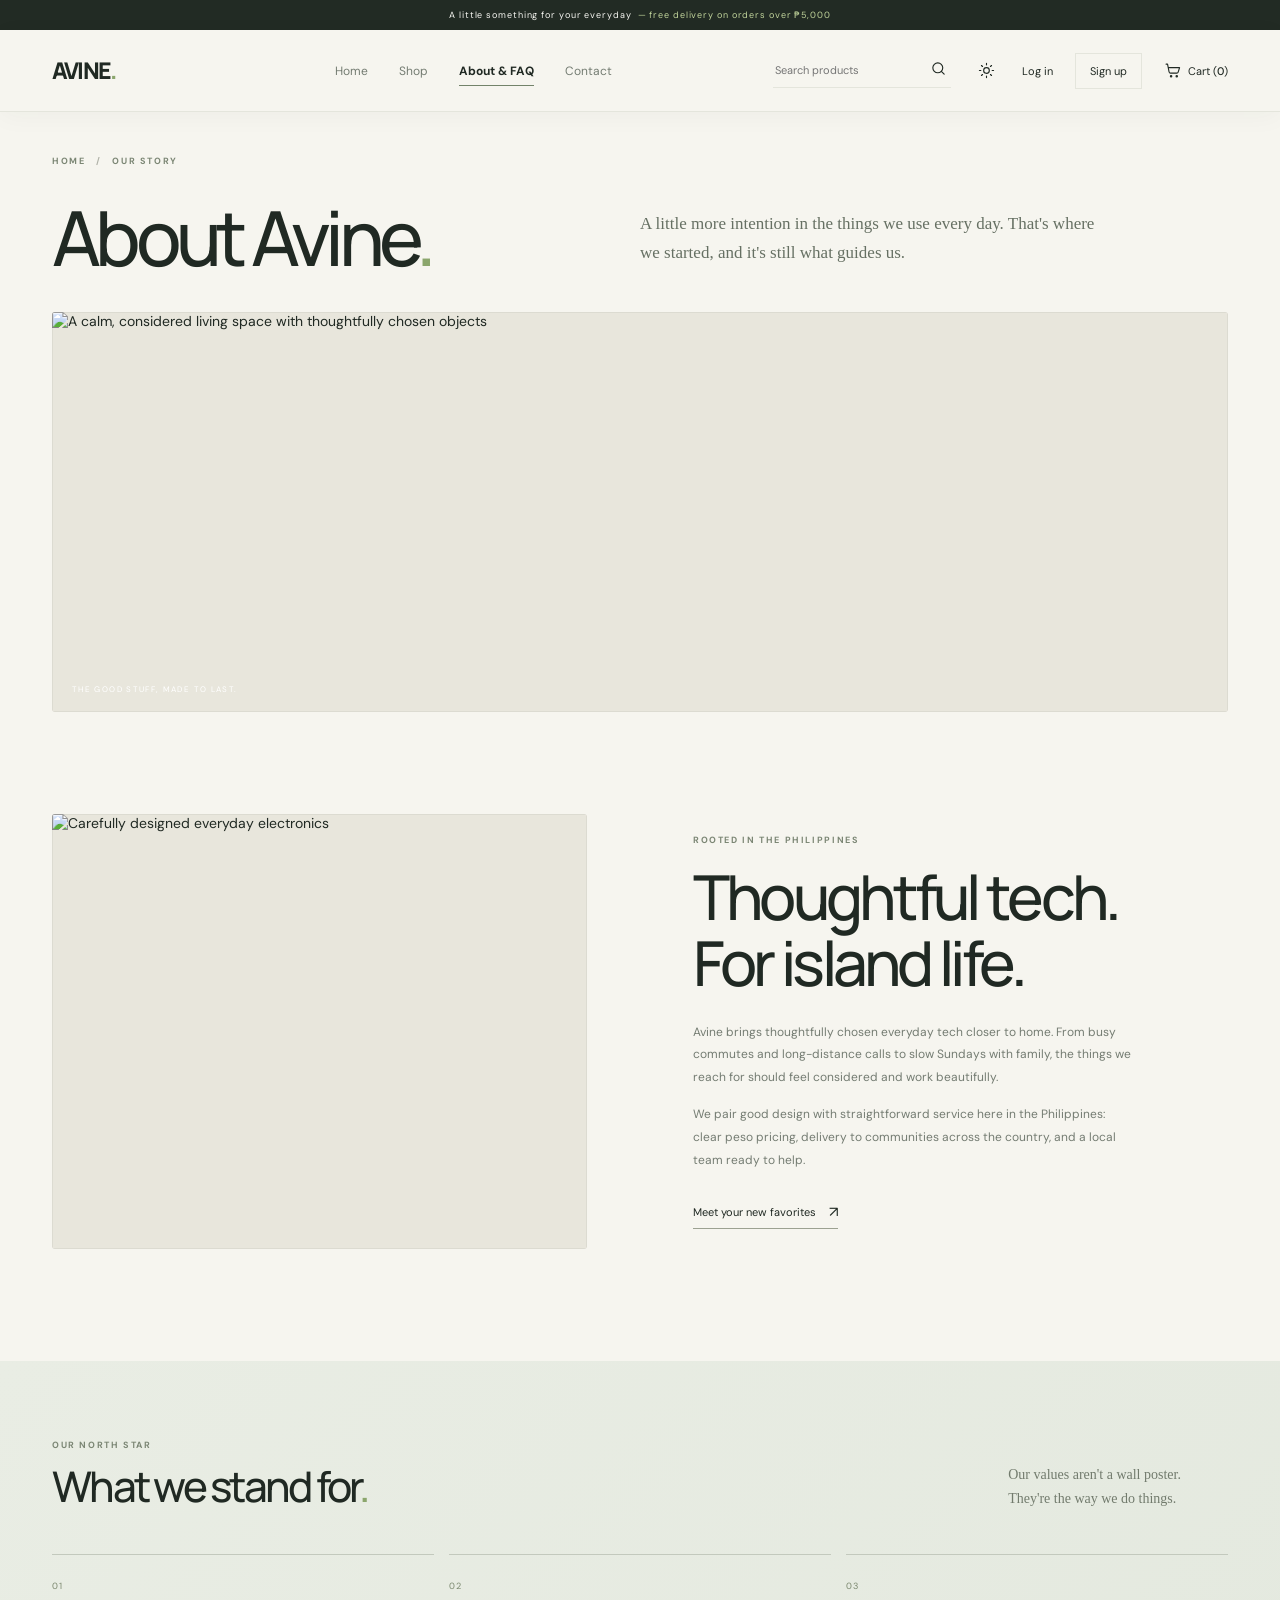
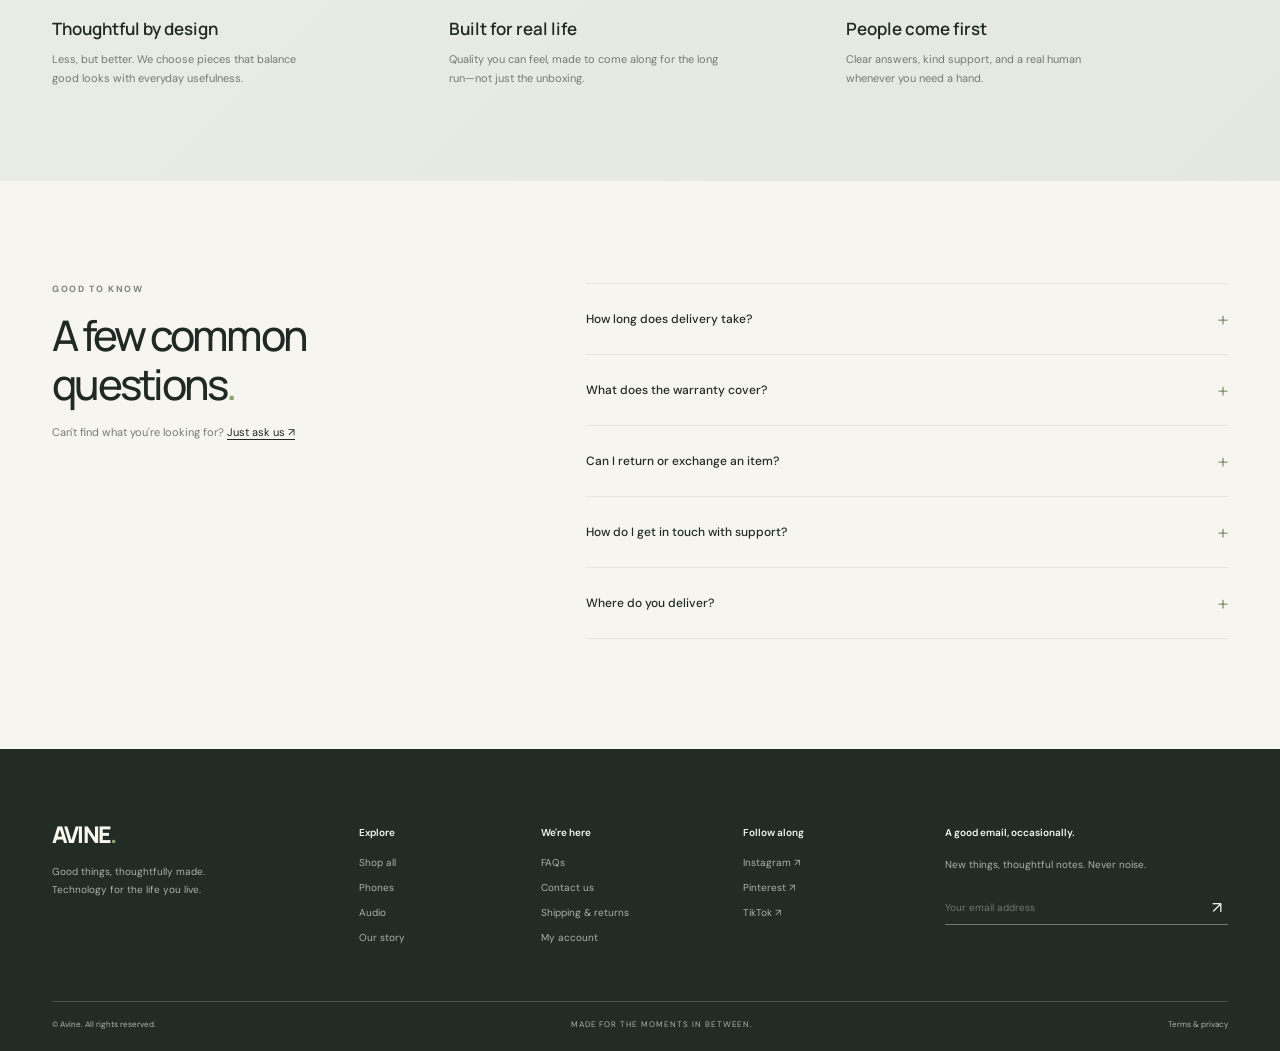
==== about-faq.html @ 61c32970 "Initial commit" ====
<!DOCTYPE html>
<html lang="en-PH" class="scroll-smooth">
<head>
  <meta charset="UTF-8"><meta name="viewport" content="width=device-width, initial-scale=1.0"><meta name="theme-color" content="#f4f2eb"><title>Our story &amp; FAQs — AVINE</title>
  <script>if(localStorage.getItem('avine-theme')==='dark')document.documentElement.classList.add('dark');</script><script src="https://cdn.tailwindcss.com"></script><script>tailwind.config={darkMode:'class'}</script>
  <link rel="preconnect" href="https://fonts.googleapis.com"><link rel="preconnect" href="https://fonts.gstatic.com" crossorigin><link href="https://fonts.googleapis.com/css2?family=DM+Sans:wght@400;500;600;700&family=Manrope:wght@400;500;600;700;800&display=swap" rel="stylesheet"><link rel="stylesheet" href="styles.css">
</head>
<body data-page="about">
  <div class="announcement">A little something for your everyday <span>— free delivery on orders over ₱5,000</span></div>
  <header class="site-header"><a class="brand" href="index.html" aria-label="Avine home">AVINE<span class="brand-dot">.</span></a><button class="menu-toggle" aria-label="Open navigation" aria-expanded="false"><span></span><span></span></button><nav class="main-nav" aria-label="Main navigation"><a href="index.html">Home</a><a href="shop.html">Shop</a><a class="active" href="about-faq.html">About &amp; FAQ</a><a href="contact.html">Contact</a></nav><div class="header-actions"><form class="search-form" action="shop.html"><input name="q" placeholder="Search products" aria-label="Search products"><button aria-label="Search"><svg viewBox="0 0 24 24"><circle cx="11" cy="11" r="7"></circle><path d="m16 16 4 4"></path></svg></button></form><button class="theme-toggle" aria-label="Switch color theme"><svg class="sun-icon" viewBox="0 0 24 24"><circle cx="12" cy="12" r="4"></circle><path d="M12 2v2m0 16v2M4.93 4.93l1.42 1.42m11.3 11.3 1.42 1.42M2 12h2m16 0h2M4.93 19.07l1.42-1.42m11.3-11.3 1.42-1.42"></path></svg><svg class="moon-icon" viewBox="0 0 24 24"><path d="M20.2 15.1A8.5 8.5 0 0 1 8.9 3.8 8.5 8.5 0 1 0 20.2 15.1Z"></path></svg></button><a class="login-link" href="auth.html">Log in</a><a class="cart-link" href="auth.html"><svg viewBox="0 0 24 24"><path d="M3 3h2l2.2 11.1a2 2 0 0 0 2 1.6h8.9a2 2 0 0 0 1.9-1.4L22 8H6"></path><circle cx="10" cy="20" r="1"></circle><circle cx="18" cy="20" r="1"></circle></svg><span>Cart (<b data-cart-count>0</b>)</span></a></div></header>
  <main><section class="about-intro section-wrap"><p class="eyebrow"><a href="index.html">HOME</a> <span>/</span> OUR STORY</p><div class="about-intro-grid"><h1>About Avine<span class="brand-dot">.</span></h1><p>A little more intention in the things we use every day. That's where we started, and it's still what guides us.</p></div><div class="about-intro-image"><img src="https://images.unsplash.com/photo-1494438639946-1ebd1d20bf85?auto=format&fit=crop&w=1800&q=85" alt="A calm, considered living space with thoughtfully chosen objects"><span>THE GOOD STUFF, MADE TO LAST.</span></div></section>
    <section class="section-wrap story-section"><div class="story-image"><img src="https://images.unsplash.com/photo-1498049794561-7780e7231661?auto=format&fit=crop&w=1000&q=85" alt="Carefully designed everyday electronics"></div><div class="story-copy"><p class="eyebrow">ROOTED IN THE PHILIPPINES</p><h2>Thoughtful tech.<br>For island life.</h2><p>Avine brings thoughtfully chosen everyday tech closer to home. From busy commutes and long-distance calls to slow Sundays with family, the things we reach for should feel considered and work beautifully.</p><p>We pair good design with straightforward service here in the Philippines: clear peso pricing, delivery to communities across the country, and a local team ready to help.</p><a class="text-link" href="shop.html">Meet your new favorites <span>↗</span></a></div></section>
    <section class="values-section"><div class="section-wrap"><div class="section-heading"><div><p class="eyebrow">OUR NORTH STAR</p><h2>What we stand for<span class="brand-dot">.</span></h2></div><p>Our values aren't a wall poster.<br>They're the way we do things.</p></div><div class="standards-grid"><article><span>01</span><h3>Thoughtful by design</h3><p>Less, but better. We choose pieces that balance good looks with everyday usefulness.</p></article><article><span>02</span><h3>Built for real life</h3><p>Quality you can feel, made to come along for the long run—not just the unboxing.</p></article><article><span>03</span><h3>People come first</h3><p>Clear answers, kind support, and a real human whenever you need a hand.</p></article></div></div></section>
    <section class="section-wrap faq-section" id="faq"><div class="faq-heading"><p class="eyebrow">GOOD TO KNOW</p><h2>A few common questions<span class="brand-dot">.</span></h2><p>Can't find what you're looking for? <a href="contact.html">Just ask us ↗</a></p></div><div class="faq-list"><details><summary>How long does delivery take?<span>+</span></summary><p>Metro Manila orders usually arrive in 1–3 business days; provincial deliveries typically take 3–7 business days. Delivery times can vary for remote areas and during peak periods. Delivery is free on orders over ₱5,000, and we'll share tracking details when your order is on its way.</p></details><details><summary>What does the warranty cover?<span>+</span></summary><p>Every Avine purchase includes a 2-year limited warranty covering defects in materials and workmanship. If something doesn't feel right, reach out and our team will help make it right.</p></details><details><summary>Can I return or exchange an item?<span>+</span></summary><p>Absolutely. You have 30 days from delivery to request a return or exchange for an unused item in its original packaging. Contact our local support team and we'll guide you through the process. Return conditions and any applicable fees will be confirmed before you send an item back.</p></details><details><summary>How do I get in touch with support?<span>+</span></summary><p>Our support team is here Monday–Friday, 9:00am–6:00pm Philippine Time (PHT). Email us at hello@avine.ph or use the <a href="contact.html">contact form</a>. We aim to respond within one business day.</p></details><details><summary>Where do you deliver?<span>+</span></summary><p>We deliver to serviceable addresses across the Philippines. Availability and delivery times may vary by location. Check your address at checkout or contact our team if you'd like help confirming coverage.</p></details></div></section>
  </main>
  <footer class="site-footer"><div class="section-wrap"><div class="footer-top"><div class="footer-brand"><a class="brand" href="index.html">AVINE<span class="brand-dot">.</span></a><p>Good things, thoughtfully made.<br>Technology for the life you live.</p></div><div class="footer-column"><h4>Explore</h4><a href="shop.html">Shop all</a><a href="shop.html?category=Phones">Phones</a><a href="shop.html?category=Audio">Audio</a><a href="about-faq.html">Our story</a></div><div class="footer-column"><h4>We're here</h4><a href="#faq">FAQs</a><a href="contact.html">Contact us</a><a href="contact.html">Shipping &amp; returns</a><a href="auth.html">My account</a></div><div class="footer-column footer-social"><h4>Follow along</h4><a href="https://www.instagram.com/">Instagram ↗</a><a href="https://www.pinterest.com/">Pinterest ↗</a><a href="https://www.tiktok.com/">TikTok ↗</a></div><div class="footer-newsletter"><h4>A good email, occasionally.</h4><p>New things, thoughtful notes. Never noise.</p><form class="newsletter-form"><input type="email" placeholder="Your email address" aria-label="Your email address" required><button aria-label="Subscribe">↗</button></form></div></div><div class="footer-bottom"><span>© Avine. All rights reserved.</span><span>MADE FOR THE MOMENTS IN BETWEEN.</span><a href="about-faq.html">Terms &amp; privacy</a></div></div></footer><div class="toast" role="status" aria-live="polite"></div><script src="script.js"></script>
</body>
</html>
---- styles.css ----
:root{--paper:#f4f2eb;--surface:#fbfaf6;--ink:#1c211e;--muted:#787d74;--line:#dedfd6;--accent:#c1d49b;--accent-dark:#25372c;--white:#fff;--serif:Georgia,"Times New Roman",serif;--sans:"DM Sans",Arial,sans-serif;--display:"Manrope","DM Sans",Arial,sans-serif}
*{box-sizing:border-box}html{scroll-behavior:smooth}body{margin:0;background:var(--paper);color:var(--ink);font-family:var(--sans);font-size:14px;-webkit-font-smoothing:antialiased;transition:background .25s,color .25s}body,button,input,select,textarea{font-family:var(--sans)}button,a,input,select,textarea{-webkit-tap-highlight-color:transparent}button{color:inherit}a{color:inherit;text-decoration:none}img{display:block;max-width:100%}.section-wrap{width:min(1280px,calc(100% - 104px));margin-inline:auto}.brand{font:800 23px/1 var(--display);letter-spacing:-1.6px;color:var(--ink)}.brand-dot{color:#8ba66c}.announcement{height:32px;display:flex;align-items:center;justify-content:center;gap:6px;background:#222b24;color:#f8f8f3;font-size:10px;letter-spacing:.07em}.announcement span{color:#c1d49b}.site-header{height:82px;padding:0 52px;display:flex;align-items:center;justify-content:space-between;border-bottom:1px solid var(--line);background:var(--paper);position:relative;z-index:10}.main-nav{display:flex;align-items:center;gap:36px;margin-left:5%}.main-nav a{font-size:12px;color:var(--muted);transition:color .2s}.main-nav a:hover,.main-nav a.active{color:var(--ink)}.main-nav a.active{font-weight:700}.header-actions{display:flex;align-items:center;gap:22px}.search-form{width:178px;height:34px;display:flex;align-items:center;border-bottom:1px solid var(--line)}.search-form input{width:100%;border:0;outline:0;background:transparent;font-size:11px;color:var(--ink)}.search-form button{border:0;background:transparent;padding:4px;cursor:pointer}.search-form svg,.cart-link svg,.theme-toggle svg{height:17px;width:17px;fill:none;stroke:currentColor;stroke-width:1.6;stroke-linecap:round;stroke-linejoin:round}.theme-toggle{border:0;padding:5px;background:none;cursor:pointer;display:inline-flex;align-items:center}.moon-icon{display:none}.dark .sun-icon{display:none}.dark .moon-icon{display:block}.login-link{font-size:11px}.cart-link{display:flex;align-items:center;gap:7px;font-size:11px;white-space:nowrap}.cart-link b{font-weight:500}.menu-toggle{display:none}
.hero{min-height:565px;display:grid;grid-template-columns:42% 58%;position:relative;overflow:hidden;background:#e6e9df}.hero-copy{padding:98px 0 54px max(52px,calc((100vw - 1280px)/2));position:relative;z-index:2}.eyebrow{margin:0 0 20px;font-size:9px;letter-spacing:.18em;font-weight:700;color:#7b8674}.eyebrow-line{display:inline-block;width:29px;height:1px;background:#829073;vertical-align:middle;margin-right:8px}.hero h1,.shop-banner h1,.contact-heading h1,.about-intro h1{font:500 clamp(58px,7.4vw,106px)/.95 var(--display);letter-spacing:-.075em;margin:0 0 22px}.hero h1 span{font-family:var(--serif);font-style:italic;font-weight:400;letter-spacing:-.06em}.hero-copy>p:not(.eyebrow){max-width:300px;font-size:13px;line-height:1.8;color:#686f64;margin:0 0 28px}.button{min-height:47px;padding:0 20px;display:inline-flex;align-items:center;justify-content:center;gap:30px;border:1px solid transparent;font-size:11px;font-weight:600;cursor:pointer;transition:transform .2s,background .2s,color .2s}.button:hover{transform:translateY(-2px)}.button span{font-size:16px;font-weight:400}.button-dark{background:#222b24;color:white}.button-dark:hover{background:#39483b}.button-outline{border-color:var(--ink);background:transparent;color:var(--ink)}.carousel-controls{display:flex;align-items:center;gap:14px;margin-top:70px}.carousel-controls>button{border:1px solid #c7c9bf;background:transparent;border-radius:50%;width:34px;height:34px;cursor:pointer}.carousel-dots{display:flex;gap:6px;margin:0 6px}.carousel-dots button{height:6px;width:6px;border:0;border-radius:50%;background:#c0c4b8;padding:0;cursor:pointer}.carousel-dots button.selected{background:#28372d;width:19px;border-radius:8px}.slide-count{font-size:10px;color:#626b61;margin-left:13px}.slide-count i{font-style:normal;color:#a0a497;margin:0 5px}.hero-art{position:relative;min-height:565px;background:#c9d1c4;overflow:hidden}.hero-image{position:absolute;inset:0;background-image:url("https://images.unsplash.com/photo-1605236453806-6ff36851218e?auto=format&fit=crop&w=1500&q=90");background-size:cover;background-position:center 46%;transition:background-image .45s}.hero-art:after{content:"";position:absolute;inset:0;background:linear-gradient(90deg,rgba(228,232,222,.08),transparent 26%),linear-gradient(0deg,rgba(20,25,20,.25),transparent 25%)}.hero-caption{position:absolute;bottom:25px;left:30px;right:30px;z-index:1;color:white;display:flex;justify-content:space-between;font-size:8px;letter-spacing:.13em}.hero-orbit{position:absolute;top:12%;right:9%;height:180px;width:180px;border:1px solid rgba(255,255,255,.44);border-radius:50%;z-index:1}.hero-side-note{position:absolute;right:23px;top:43%;writing-mode:vertical-rl;letter-spacing:.16em;font-size:8px;color:#57634f;z-index:2}
.categories-section{padding-top:104px;padding-bottom:111px}.section-heading{display:flex;justify-content:space-between;align-items:end;margin-bottom:32px}.section-heading .eyebrow{margin-bottom:11px}.section-heading h2,.faq-heading h2{font:500 clamp(30px,3.3vw,43px)/1.15 var(--display);letter-spacing:-.055em;margin:0}.text-link{font-size:11px;border-bottom:1px solid #9ca191;padding:0 0 6px;display:inline-flex;gap:13px;align-items:center}.text-link span{font-size:15px}.category-grid{display:grid;grid-template-columns:repeat(4,1fr);gap:15px}.category-card{display:block}.category-img{height:250px;background-color:#e8e6dc;background-size:cover;background-position:center;transition:background-size .35s,transform .35s;position:relative;overflow:hidden}.category-img:after{content:"";position:absolute;inset:0;background:linear-gradient(0deg,rgba(18,22,18,.16),transparent 38%)}.category-card:hover .category-img{transform:translateY(-3px)}.category-phone .category-img{background-image:url("https://images.unsplash.com/photo-1598327105666-5b89351aff97?auto=format&fit=crop&w=700&q=80")}.category-audio .category-img{background-image:url("https://images.unsplash.com/photo-1505740420928-5e560c06d30e?auto=format&fit=crop&w=700&q=80")}.category-wearables .category-img{background-image:url("https://images.unsplash.com/photo-1546868871-7041f2a55e12?auto=format&fit=crop&w=700&q=80")}.category-accessories .category-img{background-image:url("https://images.unsplash.com/photo-1523206489230-c012c64b2b48?auto=format&fit=crop&w=700&q=80")}.category-label{display:flex;justify-content:space-between;padding:15px 1px;font-size:11px}.category-label b{font-weight:400;font-size:15px}
.featured-section{background:var(--surface);padding:89px 0 70px}.product-grid{display:grid;grid-template-columns:repeat(4,minmax(0,1fr));gap:35px 16px}.product-card{min-width:0}.product-image-wrap{height:280px;background:#eeede7;position:relative;overflow:hidden}.product-image{width:100%;height:100%;object-fit:cover;transition:transform .45s}.product-card:hover .product-image{transform:scale(1.035)}.product-tag{position:absolute;left:12px;top:12px;background:rgba(251,250,246,.9);padding:6px 9px;font-size:8px;letter-spacing:.08em;text-transform:uppercase}.quick-view-button{position:absolute;bottom:11px;left:11px;right:11px;padding:12px;background:rgba(251,250,246,.94);border:0;font-size:10px;text-align:center;cursor:pointer;opacity:0;transform:translateY(5px);transition:.2s}.product-card:hover .quick-view-button,.quick-view-button:focus{opacity:1;transform:translateY(0)}.product-info{display:flex;justify-content:space-between;align-items:flex-start;gap:8px;padding:13px 0 0}.product-info h3{font-size:12px;font-weight:500;margin:0 0 5px}.product-category{font-size:9px;color:var(--muted);margin:0}.product-price{font-size:12px;white-space:nowrap}.product-add{margin-top:11px;width:100%;height:35px;border:1px solid var(--line);background:transparent;font-size:10px;cursor:pointer;transition:.2s}.product-add:hover{border-color:var(--ink);background:var(--ink);color:white}.featured-bottom{display:flex;align-items:center;justify-content:space-between;margin-top:47px}.featured-bottom>span{font-size:8px;letter-spacing:.15em;color:var(--muted)}.values-strip{padding:47px 0;background:#e8ebe2}.values-grid{display:grid;grid-template-columns:repeat(3,1fr);gap:45px}.values-grid article{display:flex;gap:17px;align-items:flex-start}.value-icon{flex:0 0 36px;height:36px;display:grid;place-items:center;border:1px solid #bec6b6;border-radius:50%;font-size:15px;color:#596c50}.values-grid h3{font:600 13px var(--display);margin:1px 0 8px}.values-grid p{font-size:10px;line-height:1.7;color:var(--muted);margin:0;max-width:245px}
.site-footer{background:#222b24;color:#f7f7f0;padding:66px 0 22px}.footer-top{display:grid;grid-template-columns:1.3fr .7fr .8fr .8fr 1.35fr;gap:32px;padding-bottom:57px}.footer-brand .brand{color:#f7f7f0}.footer-brand p,.footer-newsletter p{font-size:10px;line-height:1.8;color:#acb2a8;margin-top:16px}.footer-column,.footer-newsletter{display:flex;flex-direction:column;align-items:flex-start;gap:12px}.footer-column h4,.footer-newsletter h4{font-size:10px;font-weight:600;margin:3px 0 5px;color:#f5f6ef}.footer-column a{font-size:10px;color:#acb2a8}.footer-column a:hover{color:#fff}.footer-newsletter p{margin:0 0 2px}.newsletter-form{width:100%;display:flex;border-bottom:1px solid #596058;margin-top:3px}.newsletter-form input{flex:1;min-width:0;background:none;border:0;outline:0;color:#fff;padding:10px 0;font-size:10px}.newsletter-form button{border:0;background:none;color:white;font-size:16px;cursor:pointer}.footer-bottom{padding-top:17px;border-top:1px solid #495148;display:flex;justify-content:space-between;align-items:center;font-size:8px;color:#aeb5ab}.footer-bottom span:nth-child(2){letter-spacing:.12em}
.shop-banner{padding:43px 0 53px;border-bottom:1px solid var(--line)}.shop-banner .eyebrow,.contact-heading .eyebrow,.about-intro>.eyebrow{margin:0 0 35px}.shop-banner .eyebrow span,.contact-heading .eyebrow span,.about-intro>.eyebrow span{padding:0 7px;color:#b0b2a8}.shop-banner-row,.contact-title-row{display:flex;align-items:end;justify-content:space-between}.shop-banner h1,.contact-heading h1,.about-intro h1{font-size:clamp(45px,6vw,76px);margin-bottom:11px}.shop-banner-row p,.contact-title-row p{font-size:12px;color:var(--muted);margin:0}.shop-side-note{font-size:8px;line-height:1.8;letter-spacing:.14em;color:#888e82;text-align:right;padding-bottom:4px}.shop-layout{display:grid;grid-template-columns:210px 1fr;gap:47px;padding-top:51px;padding-bottom:105px}.filters-panel{border-right:1px solid var(--line);padding-right:26px}.filter-heading{display:flex;justify-content:space-between;align-items:center;padding-bottom:19px;border-bottom:1px solid var(--line)}.filter-heading h2{font-size:13px;font-weight:600;margin:0}.clear-filters{border:0;background:none;text-decoration:underline;text-underline-offset:3px;color:var(--muted);font-size:9px;cursor:pointer}.filter-group{padding:22px 0;border-bottom:1px solid var(--line)}.filter-group h3{font-size:11px;font-weight:600;margin:0 0 15px}.filter-group>label{display:flex;align-items:center;gap:9px;margin:11px 0;font-size:10px;cursor:pointer}.filter-group input[type=checkbox]{appearance:none;width:14px;height:14px;border:1px solid #b5b8ad;margin:0;cursor:pointer;position:relative}.filter-group input[type=checkbox]:checked{background:#28372d;border-color:#28372d}.filter-group input[type=checkbox]:checked:after{content:"✓";color:white;position:absolute;top:-2px;left:2px;font-size:11px}.filter-group label small{margin-left:auto;color:#a0a297;font-size:9px}.price-inputs{display:flex;align-items:end;gap:8px}.price-inputs>i{padding-bottom:8px;color:#a0a297;font-style:normal}.price-inputs label{display:flex;flex-direction:column;gap:6px;flex:1}.price-inputs label span{font-size:9px;color:var(--muted)}.price-inputs input{height:33px;width:100%;border:1px solid var(--line);background:var(--paper);padding:0 8px;font-size:10px;color:var(--ink);outline:0}.price-filter>input[type=range]{width:100%;margin-top:17px;accent-color:#596c50}.filter-note{margin-top:26px;padding:16px;background:#e8ebe2;display:flex;gap:12px;align-items:flex-start}.filter-note span{color:#6d805e}.filter-note p{font-size:9px;line-height:1.65;margin:0;color:#687064}.results-heading{display:flex;align-items:center;justify-content:space-between;margin:0 0 23px}.results-heading>p{font-size:10px;color:var(--muted);margin:0}.results-heading>p span{color:var(--ink);font-weight:600}.sort-label{font-size:10px;color:var(--muted);display:flex;align-items:center;gap:8px}.sort-label select{border:0;background:transparent;color:var(--ink);font-size:10px;outline:0}.shop-product-grid{grid-template-columns:repeat(3,minmax(0,1fr));gap:29px 14px}.shop-product-grid .product-image-wrap{height:230px}.shop-product-grid .quick-view-button{opacity:1;transform:none;left:auto;right:10px;bottom:10px;width:auto;padding:10px 12px}.pagination{display:flex;align-items:center;justify-content:center;gap:6px;margin-top:49px}.pagination button{height:32px;min-width:32px;padding:0 10px;background:none;border:1px solid transparent;font-size:10px;cursor:pointer}.pagination button.active{border-color:var(--ink);background:var(--ink);color:white}.pagination button:disabled{opacity:.35;cursor:default}.mobile-filter-toggle{display:none}.skeleton-card{min-width:0}.skeleton-image,.skeleton-line{background:linear-gradient(100deg,#eae9e2 20%,#f3f2ec 40%,#eae9e2 60%);background-size:200% 100%;animation:shimmer 1.35s infinite;height:230px}.skeleton-line{height:12px;width:70%;margin-top:15px}.skeleton-line.short{width:40%;height:9px;margin-top:8px}@keyframes shimmer{to{background-position-x:-200%}}.empty-state{grid-column:1/-1;padding:80px 20px;text-align:center}.empty-state h3{font:500 25px var(--display);margin:0 0 10px}.empty-state p{font-size:12px;color:var(--muted)}
.about-intro{padding-top:43px}.about-intro .eyebrow{margin-bottom:34px}.about-intro-grid{display:grid;grid-template-columns:1fr 1fr;align-items:end;margin-bottom:39px}.about-intro h1{margin:0}.about-intro-grid>p{font:400 17px/1.7 var(--serif);max-width:455px;margin:0 0 5px;color:#667063}.about-intro-image{height:400px;position:relative;overflow:hidden;background:#e8e6dc}.about-intro-image img{width:100%;height:100%;object-fit:cover}.about-intro-image>span{position:absolute;bottom:18px;left:20px;font-size:8px;letter-spacing:.17em;color:white}.story-section{padding-top:102px;padding-bottom:112px;display:grid;grid-template-columns:1fr 1fr;gap:9%;align-items:center}.story-image{height:435px;overflow:hidden;background:#e8e6dc}.story-image img{width:100%;height:100%;object-fit:cover}.story-copy{max-width:440px}.story-copy .eyebrow{margin-bottom:18px}.story-copy h2{font:500 clamp(40px,5vw,62px)/1.07 var(--display);letter-spacing:-.06em;margin:0 0 24px}.story-copy>p:not(.eyebrow){font-size:12px;line-height:1.9;color:var(--muted);margin:0 0 14px}.story-copy .text-link{margin-top:17px}.values-section{background:#e8ebe2;padding:78px 0 88px}.values-section .section-heading{align-items:end;margin-bottom:43px}.values-section .section-heading>p{font:14px/1.7 var(--serif);color:#727b6d;margin:0 4% 0 0}.standards-grid{display:grid;grid-template-columns:repeat(3,1fr);gap:15px}.standards-grid article{border-top:1px solid #c3c9bd;padding:20px 20px 5px 0}.standards-grid article>span{font-size:9px;color:#7b886f;letter-spacing:.12em}.standards-grid h3{font:600 17px var(--display);margin:24px 0 10px}.standards-grid p{font-size:11px;line-height:1.75;color:#737b70;max-width:270px;margin:0}.faq-section{padding-top:102px;padding-bottom:110px;display:grid;grid-template-columns:.8fr 1.2fr;gap:9%}.faq-heading .eyebrow{margin-bottom:16px}.faq-heading h2{max-width:400px}.faq-heading>p:last-child{font-size:11px;color:var(--muted);margin-top:17px}.faq-heading>p a,.faq-list a{color:var(--ink);text-decoration:underline;text-underline-offset:3px}.faq-list details{border-bottom:1px solid var(--line)}.faq-list details:first-child{border-top:1px solid var(--line)}.faq-list summary{list-style:none;cursor:pointer;padding:20px 0;display:flex;justify-content:space-between;align-items:center;font-size:12px;font-weight:500}.faq-list summary::-webkit-details-marker{display:none}.faq-list summary span{font-size:20px;font-weight:300;color:#829073;transition:transform .2s}.faq-list details[open] summary span{transform:rotate(45deg)}.faq-list details>p{font-size:11px;line-height:1.8;color:var(--muted);margin:0;padding:0 35px 20px 0;max-width:600px}
.contact-heading{padding-top:43px;padding-bottom:36px}.contact-heading .eyebrow{margin-bottom:34px}.contact-title-row h1{margin-top:0}.contact-layout{display:grid;grid-template-columns:1.06fr .94fr;gap:9%;padding-bottom:105px}.contact-form-wrap{padding-top:9px}.contact-form-wrap>.eyebrow{margin-bottom:12px}.contact-form-wrap h2,.reach-card h2{font:500 28px var(--display);letter-spacing:-.04em;margin:0 0 27px}.contact-form{display:grid;grid-template-columns:1fr 1fr;gap:20px 16px}.contact-form>label{display:flex;flex-direction:column;gap:9px;font-size:10px;font-weight:600}.contact-form>label:nth-child(3),.contact-form>label:nth-child(4){grid-column:1/-1}.contact-form input,.contact-form select,.contact-form textarea,.auth-form-box input:not([type=checkbox]){width:100%;border:1px solid var(--line);background:var(--surface);color:var(--ink);padding:13px 12px;font-size:11px;outline:0;resize:vertical;transition:border .2s}.contact-form input:focus,.contact-form select:focus,.contact-form textarea:focus,.auth-form-box input:focus{border-color:#829073}.contact-form select{height:42px}.contact-form textarea{min-height:112px}.contact-form .button{width:max-content;margin-top:2px}.form-success{display:none;align-self:center;font-size:11px;color:#4f7146;margin:0}.form-success.show{display:block}.reach-column{display:flex;flex-direction:column;gap:17px}.reach-card{background:#e8ebe2;padding:29px 30px 23px}.reach-card>.eyebrow{margin-bottom:12px}.reach-card h2{margin-bottom:24px}.reach-detail{border-top:1px solid #c9cec3;padding:15px 0 12px;display:flex;justify-content:space-between;gap:15px}.reach-detail>span,.map-caption>div>span{font-size:8px;letter-spacing:.12em;color:#798272}.reach-detail>a,.reach-detail>p{margin:0;text-align:right;font-size:11px;line-height:1.6}.reach-note{font-size:9px;color:#7c8477;margin:6px 0 0}.map-card{border:1px solid var(--line);background:var(--surface)}.map-art{height:190px;position:relative;overflow:hidden;background:#e4e8de;background-image:linear-gradient(32deg,transparent 47%,rgba(255,255,255,.8) 48%,rgba(255,255,255,.8) 50%,transparent 51%),linear-gradient(128deg,transparent 40%,rgba(255,255,255,.78) 41%,rgba(255,255,255,.78) 43%,transparent 44%),linear-gradient(90deg,rgba(190,200,182,.32) 1px,transparent 1px),linear-gradient(rgba(190,200,182,.32) 1px,transparent 1px);background-size:auto,auto,48px 48px,48px 48px}.map-road{position:absolute;height:9px;width:140%;left:-20%;background:rgba(255,255,255,.85);transform:rotate(-22deg);top:43%}.road-two{transform:rotate(42deg);top:42%;left:-18%}.road-three{height:5px;transform:rotate(4deg);top:70%}.map-park{position:absolute;width:108px;height:70px;right:12%;top:10%;border-radius:45% 10% 40% 20%;background:#c6d4ba;transform:rotate(-18deg)}.map-pin{position:absolute;left:51%;top:37%;height:32px;width:32px;border-radius:50% 50% 50% 4px;transform:rotate(-45deg);display:grid;place-items:center;background:#334637;color:white;font:700 12px var(--display);box-shadow:0 4px 10px #27382c45}.map-pin::first-letter{transform:rotate(45deg)}.map-label{position:absolute;left:calc(51% + 27px);top:51%;font-size:7px;letter-spacing:.12em;color:#5f6c59}.map-caption{padding:14px 17px;display:flex;justify-content:space-between;align-items:center}.map-caption p{font-size:10px;margin:5px 0 0}.map-caption>span{font-size:8px;line-height:1.7;color:var(--muted);text-align:right}
.modal-backdrop{position:fixed;inset:0;z-index:50;background:rgba(17,21,18,.58);display:none;align-items:center;justify-content:center;padding:20px}.modal-backdrop.open{display:flex}.quick-modal{position:relative;width:min(800px,100%);min-height:420px;background:var(--surface);display:grid;grid-template-columns:1fr 1fr;animation:modal-in .22s ease-out}.quick-modal .modal-close{position:absolute;right:15px;top:12px;border:0;background:none;font-size:25px;font-weight:300;cursor:pointer;z-index:2}.quick-image{min-height:420px;background:#eeede7 center/cover}.quick-info{padding:55px 39px 38px}.quick-info .eyebrow{margin-bottom:15px}.quick-info h2{font:500 30px var(--display);letter-spacing:-.04em;margin:0 0 9px}.quick-price{font-size:13px;margin:0 0 19px}.quick-description{font-size:11px;line-height:1.8;color:var(--muted);margin:0 0 24px}.quantity-control{width:104px;border:1px solid var(--line);display:flex;justify-content:space-between;align-items:center;height:36px;margin-bottom:13px}.quantity-control button{height:100%;width:33px;border:0;background:transparent;cursor:pointer}.quantity-control span{font-size:11px}.quick-add{width:100%;justify-content:space-between}.quick-shop-link{margin-top:17px}.toast{position:fixed;z-index:100;bottom:24px;left:50%;transform:translate(-50%,20px);background:#25372c;color:#fff;padding:14px 20px;font-size:11px;box-shadow:0 8px 30px #0002;opacity:0;pointer-events:none;transition:.25s}.toast.show{opacity:1;transform:translate(-50%,0)}@keyframes modal-in{from{opacity:0;transform:translateY(12px)}to{opacity:1;transform:translateY(0)}}
.auth-header{height:82px;padding:0 6%;display:flex;align-items:center;justify-content:space-between;border-bottom:1px solid var(--line)}.auth-header>div{display:flex;align-items:center;gap:10px;font-size:10px;color:var(--muted)}.auth-header .auth-switch{font-size:10px}.auth-header .theme-toggle{margin-left:15px}.auth-switch{border:0;background:none;padding:0;color:#5d744f;text-decoration:underline;text-underline-offset:3px;font-size:11px;cursor:pointer}.auth-main{min-height:calc(100vh - 82px);display:grid;grid-template-columns:43% 57%}.auth-visual{position:relative;min-height:700px;background:#d5dacd;overflow:hidden}.auth-visual-image{position:absolute;inset:0;background:linear-gradient(0deg,rgba(23,31,24,.48),transparent 50%),url("https://images.unsplash.com/photo-1512499617640-c74ae3a79d37?auto=format&fit=crop&w=1200&q=85") center/cover}.auth-visual>p{position:absolute;left:11%;bottom:18%;font:500 clamp(35px,5vw,68px)/1.06 var(--display);letter-spacing:-.06em;color:#fff}.auth-visual>span{position:absolute;bottom:34px;left:11%;font-size:8px;letter-spacing:.16em;color:#f0f1e9}.auth-panel{display:flex;align-items:center;justify-content:center;padding:54px 40px}.auth-form-box{width:min(390px,100%)}.auth-form-box>.eyebrow{margin-bottom:18px}.auth-form{display:none}.auth-form.active{display:block}.auth-form h1{font:500 clamp(31px,4vw,42px)/1.15 var(--display);letter-spacing:-.06em;margin:0 0 9px}.auth-subtitle{font-size:11px;color:var(--muted);margin:0 0 25px}.auth-form form{display:flex;flex-direction:column;gap:16px}.auth-form form>label:not(.check-label){font-size:10px;font-weight:600;display:flex;flex-direction:column;gap:8px}.auth-form-box input:not([type=checkbox]){height:43px}.forgot-row{display:flex;justify-content:space-between;align-items:center}.forgot-row a{font-size:9px;font-weight:400;color:#617653;text-decoration:underline;text-underline-offset:2px}.check-label{display:flex;align-items:center;gap:8px;font-size:10px;font-weight:400;cursor:pointer}.check-label input{accent-color:#354834;width:14px;height:14px;margin:0}.terms-label a{color:#617653;text-decoration:underline}.field-hint{font-size:9px;color:var(--muted);font-weight:400;margin-top:-3px}.auth-error{display:none;color:#a3433d;font-size:10px;margin:-6px 0 0}.auth-error.show{display:block}.auth-submit{width:100%;justify-content:space-between}.auth-divider{display:flex;align-items:center;gap:14px;margin:20px 0;color:#a0a297;font-size:8px}.auth-divider:before,.auth-divider:after{content:"";height:1px;background:var(--line);flex:1}.google-button{width:100%;height:43px;border:1px solid var(--line);background:transparent;font-size:10px;cursor:pointer}.google-button b{font:700 14px Arial;color:#4285f4;margin-right:8px}.auth-switch-copy{text-align:center;font-size:10px;color:var(--muted);margin:20px 0 0}.auth-back{border-top:1px solid var(--line);margin-top:28px;padding-top:18px;font-size:10px;color:var(--muted)}.signup-form h1{font-size:35px}.signup-form .auth-subtitle{margin-bottom:19px}.signup-form form{gap:12px}.signup-form .auth-switch-copy{margin-top:17px}
.dark{--paper:#191e1b;--surface:#212824;--ink:#edf0e9;--muted:#a3aa9f;--line:#3a433c;--accent:#c1d49b}.dark .announcement,.dark .site-footer{background:#111613}.dark .hero{background:#2b332d}.dark .hero-copy>p:not(.eyebrow){color:#bac1b4}.dark .hero-side-note{color:#b1bba9}.dark .hero-art{background:#303a32}.dark .categories-section .category-img{filter:brightness(.82)}.dark .product-image-wrap,.dark .quick-image,.dark .skeleton-image,.dark .skeleton-line{background-color:#2c332e}.dark .values-strip,.dark .values-section,.dark .reach-card,.dark .filter-note{background:#28312a}.dark .values-grid p,.dark .values-section .section-heading>p,.dark .standards-grid p,.dark .reach-note,.dark .filter-note p{color:#aab3a7}.dark .standards-grid article,.dark .reach-detail{border-color:#414b42}.dark .product-tag,.dark .quick-view-button{background:rgba(30,37,32,.94);color:#f2f3ec}.dark .product-add:hover{background:#e8ebe2;color:#1c211e}.dark .shop-banner .eyebrow,.dark .contact-heading .eyebrow,.dark .about-intro>.eyebrow{color:#a7b49d}.dark .about-intro-grid>p{color:#b4bcaf}.dark .map-art{filter:brightness(.75)}.dark .auth-visual{background:#303a32}.dark .category-phone .category-img,.dark .category-audio .category-img,.dark .category-wearables .category-img,.dark .category-accessories .category-img{filter:brightness(.78)}.dark .contact-form input,.dark .contact-form select,.dark .contact-form textarea,.dark .auth-form-box input:not([type=checkbox]),.dark .price-inputs input{background:#212824}.dark .filter-group input[type=checkbox]:checked{background:#94aa7d;border-color:#94aa7d}.dark .button-outline{border-color:var(--ink)}
@media(max-width:1050px){.site-header{padding-inline:30px}.main-nav{gap:20px;margin-left:0}.header-actions{gap:14px}.search-form{width:135px}.section-wrap{width:calc(100% - 60px)}.hero-copy{padding-left:30px}.hero-side-note{display:none}.category-img{height:210px}.product-image-wrap{height:230px}.footer-top{grid-template-columns:1.1fr .7fr .8fr .8fr 1.2fr;gap:20px}.shop-layout{gap:30px}.shop-product-grid .product-image-wrap{height:200px}}
@media(max-width:760px){.section-wrap{width:calc(100% - 40px)}.announcement{font-size:9px}.site-header{height:68px;padding-inline:20px}.site-header>.brand{font-size:21px}.menu-toggle{display:flex;flex-direction:column;gap:5px;border:0;background:transparent;padding:8px;order:3}.menu-toggle span{height:1px;width:20px;background:var(--ink)}.main-nav{display:none;position:absolute;top:68px;left:0;right:0;background:var(--paper);padding:18px 22px 22px;flex-direction:column;align-items:flex-start;gap:20px;border-bottom:1px solid var(--line);margin:0}.site-header.menu-open .main-nav{display:flex}.header-actions{gap:11px}.search-form{width:auto;border:0}.search-form input{display:none}.search-form button{padding:4px}.login-link{display:none}.cart-link{gap:4px}.cart-link svg{width:16px}.theme-toggle{padding:4px}.hero{grid-template-columns:1fr;min-height:auto}.hero-copy{padding:66px 25px 28px}.hero h1{font-size:72px}.hero-copy>p:not(.eyebrow){font-size:12px;max-width:275px}.carousel-controls{margin-top:31px}.hero-art{min-height:320px}.hero-image{background-position:center 45%}.hero-caption{left:17px;right:17px;bottom:16px}.hero-orbit{height:125px;width:125px}.categories-section{padding:68px 0 74px}.section-heading{align-items:end;gap:15px}.section-heading h2{font-size:29px}.section-heading .text-link{font-size:10px;white-space:nowrap}.category-grid{grid-template-columns:repeat(2,1fr);gap:8px 12px}.category-img{height:210px}.category-label{padding:11px 0;font-size:10px}.featured-section{padding:65px 0 55px}.product-grid{grid-template-columns:repeat(2,minmax(0,1fr));gap:25px 11px}.product-image-wrap{height:clamp(170px,54vw,260px)}.quick-view-button{opacity:1;transform:none;left:7px;right:7px;bottom:7px;padding:10px}.product-info{padding-top:10px}.product-info h3,.product-price{font-size:11px}.product-add{height:33px}.featured-bottom{margin-top:34px;gap:12px}.featured-bottom>span{font-size:7px}.featured-bottom .button{padding-inline:12px;gap:11px;font-size:9px}.values-strip{padding:35px 0}.values-grid{grid-template-columns:1fr;gap:24px}.values-grid p{max-width:100%}.site-footer{padding:47px 0 19px}.footer-top{grid-template-columns:1fr 1fr;gap:32px 18px;padding-bottom:35px}.footer-brand{grid-column:1/-1}.footer-newsletter{grid-column:1/-1}.footer-bottom{display:grid;grid-template-columns:1fr auto;gap:12px;font-size:8px}.footer-bottom span:nth-child(2){display:none}.shop-banner{padding:34px 0 38px}.shop-banner .eyebrow,.contact-heading .eyebrow,.about-intro>.eyebrow{margin-bottom:27px}.shop-banner h1,.contact-heading h1,.about-intro h1{font-size:49px}.shop-banner-row p,.contact-title-row p{max-width:275px;line-height:1.6}.shop-side-note{font-size:7px}.shop-layout{display:block;padding-top:27px;padding-bottom:75px}.filters-panel{display:none;border:1px solid var(--line);padding:0 16px 14px;margin-bottom:20px}.filters-panel.mobile-open{display:block}.filter-note{margin-top:16px}.results-heading{margin-bottom:18px;gap:6px}.results-heading>p,.sort-label{font-size:9px}.sort-label{margin-left:auto}.sort-label select{max-width:105px;font-size:9px}.mobile-filter-toggle{display:block;border:1px solid var(--line);background:transparent;padding:7px 9px;font-size:9px;white-space:nowrap}.shop-product-grid{gap:22px 10px}.shop-product-grid .product-image-wrap{height:clamp(155px,46vw,235px)}.shop-product-grid .product-info h3{font-size:10px}.shop-product-grid .product-add{font-size:9px}.pagination{margin-top:34px}.about-intro{padding-top:34px}.about-intro-grid{grid-template-columns:1fr;gap:16px;margin-bottom:25px}.about-intro-grid>p{font-size:15px;max-width:450px}.about-intro-image{height:260px}.story-section{padding-top:63px;padding-bottom:67px;grid-template-columns:1fr;gap:28px}.story-image{height:320px}.story-copy h2{font-size:47px}.values-section{padding:57px 0 62px}.values-section .section-heading{align-items:start;flex-direction:column;gap:13px;margin-bottom:27px}.values-section .section-heading>p br{display:none}.standards-grid{grid-template-columns:1fr;gap:18px}.standards-grid article{padding-top:15px}.standards-grid h3{margin:13px 0 7px}.faq-section{padding-top:65px;padding-bottom:70px;grid-template-columns:1fr;gap:25px}.faq-heading h2{font-size:32px}.faq-list summary{font-size:11px;padding:17px 0}.contact-heading{padding-top:34px;padding-bottom:28px}.contact-title-row{align-items:end}.contact-layout{grid-template-columns:1fr;gap:36px;padding-bottom:70px}.contact-form-wrap h2{font-size:25px}.contact-form{gap:16px 10px}.contact-form>label{font-size:9px}.contact-form input,.contact-form select,.contact-form textarea{font-size:10px;padding:12px 10px}.reach-card{padding:25px 20px 20px}.reach-card h2{font-size:24px}.map-art{height:170px}.quick-modal{grid-template-columns:1fr;max-height:90vh;overflow-y:auto}.quick-image{min-height:260px;height:36vh}.quick-info{padding:28px 23px}.quick-info h2{font-size:26px}.quick-modal .modal-close{background:var(--surface);border-radius:50%;width:32px;height:32px;line-height:1}.auth-header{height:68px;padding:0 20px}.auth-header>div>span{display:none}.auth-header .theme-toggle{margin-left:3px}.auth-main{min-height:calc(100vh - 68px);grid-template-columns:1fr}.auth-visual{display:none}.auth-panel{padding:43px 22px;align-items:flex-start}.auth-form-box{width:min(400px,100%);margin:auto}.auth-form h1{font-size:35px}.signup-form h1{font-size:31px}.auth-back{margin-top:24px}.auth-form form{gap:14px}}
@media(max-width:390px){.header-actions{gap:7px}.cart-link{font-size:10px}.theme-toggle{padding:3px}.category-img{height:170px}.shop-banner h1,.contact-heading h1,.about-intro h1{font-size:42px}.results-heading{flex-wrap:wrap}.sort-label{order:3;width:100%;justify-content:flex-end}.contact-form{grid-template-columns:1fr}.contact-form>label:nth-child(3),.contact-form>label:nth-child(4){grid-column:auto}.reach-detail{flex-direction:column;gap:7px}.reach-detail>a,.reach-detail>p{text-align:left}}
.signup-link{font-size:11px;color:var(--ink)}.mobile-auth-link{display:none}
@media(max-width:760px){.signup-link{display:none}.mobile-auth-link{display:block}}

/* Refined storefront surfaces and interaction details */
:root{--paper:#f6f5ef;--surface:#fffefa;--ink:#202923;--muted:#747c72;--line:#e4e5dc;--accent:#c9d9ae;--accent-dark:#25372c}
::selection{background:#dce7cd;color:#1e2b21}
a,button{-webkit-focus-ring-color:transparent}
:focus-visible{outline:2px solid #82986f;outline-offset:3px}
.site-header{position:sticky;top:0;box-shadow:0 5px 24px rgba(35,44,36,.035);backdrop-filter:blur(16px)}
.announcement{height:30px;font-size:9px;letter-spacing:.1em}
.brand{letter-spacing:-1.8px}
.main-nav{gap:31px}
.main-nav a{position:relative;padding:8px 0}
.main-nav a.active:after{content:"";position:absolute;bottom:1px;left:0;width:100%;height:1px;background:#73836a}
.signup-link{padding:10px 14px;border:1px solid var(--line);transition:background .2s,border .2s}
.signup-link:hover{background:var(--accent);border-color:var(--accent)}
.hero{min-height:600px;grid-template-columns:43% 57%;background:linear-gradient(132deg,#ebeee5,#e3e9dd)}
.hero-copy{padding-top:102px;padding-bottom:60px}
.hero .eyebrow{display:flex;align-items:center}
.hero h1{font-size:clamp(66px,7.6vw,108px);margin-bottom:25px}
.hero-copy>p:not(.eyebrow){font-size:14px;line-height:1.9;max-width:325px}
.hero-copy .button{min-height:51px;padding-inline:23px;gap:45px;box-shadow:0 8px 20px rgba(35,44,36,.1)}
.hero-art{min-height:600px}
.hero-image{background-position:center 48%;transform:scale(1.015)}
.hero-art:after{background:linear-gradient(90deg,rgba(228,232,222,.16),transparent 24%),linear-gradient(0deg,rgba(20,25,20,.34),transparent 34%)}
.hero-caption{font-size:8px;letter-spacing:.16em}
.hero-orbit{height:210px;width:210px;top:10%;right:8%;border-color:rgba(255,255,255,.38)}
.carousel-controls{margin-top:62px}
.carousel-controls>button{width:38px;height:38px;transition:background .2s,color .2s,border .2s}
.carousel-controls>button:hover{background:var(--ink);color:#fff;border-color:var(--ink)}
.categories-section{padding-top:112px;padding-bottom:112px}
.section-heading{margin-bottom:36px}
.section-heading h2,.faq-heading h2{letter-spacing:-.065em}
.category-grid{gap:17px}
.category-img{height:270px;border-radius:3px;background-color:#e9e8e0}
.category-label{padding:16px 2px;font-size:11px}
.category-label b{transition:transform .2s}
.category-card:hover .category-label b{transform:translate(3px,-3px)}
.featured-section{padding:96px 0 78px;background:linear-gradient(180deg,var(--surface),#f5f5ef)}
.product-grid{gap:32px 19px}
.product-card{padding-bottom:13px;background:var(--surface);border:1px solid rgba(220,223,213,.72);transition:transform .25s,box-shadow .25s,border-color .25s}
.product-card:hover{transform:translateY(-4px);box-shadow:0 14px 34px rgba(34,43,36,.08);border-color:#d5dccb}
.product-image-wrap{height:290px;background:#f0f0e9}
.product-image{mix-blend-mode:multiply}
.product-tag{left:14px;top:14px;padding:7px 10px;border-radius:99px;background:#f8f8f1;color:#465341;font-size:8px;letter-spacing:.1em}
.quick-view-button{left:12px;right:12px;bottom:12px;padding:13px;border-radius:2px;letter-spacing:.02em}
.product-info{padding:15px 14px 0;min-height:54px}
.product-info h3{font-size:12px;font-weight:600}
.product-price{font-size:11px;font-weight:600;color:#42553e}
.product-add{width:calc(100% - 28px);margin:8px 14px 0;height:38px;border-color:#dfe2d8;text-align:left;padding:0 12px;display:flex;justify-content:space-between;align-items:center}
.product-add span{font-size:16px}
.featured-bottom{margin-top:49px}
.button-outline{transition:background .2s,color .2s}
.button-outline:hover{background:var(--ink);color:#fff}
.values-strip{padding:54px 0;background:#e9ede4}
.values-grid{gap:18px}
.values-grid article{padding:21px 18px;border:1px solid rgba(115,133,105,.15);background:rgba(255,255,255,.34);border-radius:3px;gap:14px}
.value-icon{background:rgba(255,255,255,.56);border-color:#c7d0bf}
.values-grid h3{font-size:13px}
.values-grid p{font-size:10px}
.site-footer{padding-top:74px}
.footer-top{gap:35px}
.footer-column a,.footer-newsletter p{transition:color .2s}
.newsletter-form{border-bottom-color:#727a70}
.newsletter-form:focus-within{border-bottom-color:#d4dfc4}
.shop-banner{padding:52px 0 59px;background:linear-gradient(120deg,rgba(229,235,222,.74),transparent 70%)}
.shop-banner h1,.contact-heading h1,.about-intro h1{letter-spacing:-.075em}
.shop-layout{padding-top:57px}
.filters-panel{border-right-color:var(--line)}
.filter-group{padding:24px 0}
.filter-group>label{padding:3px 0}
.shop-product-grid .product-image-wrap{background:#f0f0e9}
.pagination button{transition:background .2s,color .2s,border-color .2s}
.pagination button:not(:disabled):hover{border-color:var(--line);background:var(--surface)}
.pagination button.active:hover{background:var(--ink);color:#fff}
.about-intro-image,.story-image{border-radius:3px}
.about-intro-image:after,.story-image:after{content:"";display:block;position:absolute;inset:0;pointer-events:none;box-shadow:inset 0 0 0 1px rgba(35,43,36,.06)}
.story-image{position:relative}
.values-section{background:linear-gradient(135deg,#e9ede4,#e4e9df)}
.standards-grid article{transition:transform .2s}
.standards-grid article:hover{transform:translateY(-3px)}
.faq-list details{transition:background .2s}
.faq-list details[open]{background:rgba(232,235,226,.34);padding-inline:12px}
.faq-list summary{padding-block:22px}
.contact-form-wrap{padding:30px;background:var(--surface);border:1px solid var(--line);box-shadow:0 12px 36px rgba(35,44,36,.035)}
.contact-form input,.contact-form select,.contact-form textarea{border-radius:2px}
.reach-card{border:1px solid rgba(115,133,105,.13);border-radius:3px}
.map-card{overflow:hidden;border-radius:3px;transition:transform .2s,box-shadow .2s}
.map-card:hover{transform:translateY(-3px);box-shadow:0 12px 28px rgba(34,43,36,.08)}
.quick-modal{border-radius:4px;overflow:hidden;box-shadow:0 25px 90px rgba(0,0,0,.22)}
.quick-image{background-color:#f0f0e9;background-blend-mode:multiply}
.quick-modal .modal-close{width:34px;height:34px;display:grid;place-items:center;border-radius:50%;background:rgba(255,254,250,.9);line-height:1}
.toast{border-radius:3px;box-shadow:0 10px 35px rgba(0,0,0,.18)}
.auth-panel{background:radial-gradient(ellipse at 80% 12%,rgba(226,233,217,.4),transparent 42%)}
.auth-form-box{padding:35px 0}
.auth-form-box input:not([type=checkbox]),.google-button{border-radius:2px}
.auth-submit{box-shadow:0 8px 22px rgba(35,44,36,.12)}
.dark .product-card{background:var(--surface);border-color:#354038}
.dark .product-image{mix-blend-mode:normal}
.dark .product-tag{background:#27312a;color:#e7ecdf}
.dark .product-price{color:#c6d9b4}
.dark .values-grid article{background:rgba(255,255,255,.025);border-color:#3b463b}
.dark .contact-form-wrap{background:var(--surface);border-color:var(--line)}
.dark .shop-banner{background:linear-gradient(120deg,rgba(47,59,48,.65),transparent 70%)}
.dark .featured-section{background:linear-gradient(180deg,var(--surface),#1b211d)}
@media(max-width:1200px){.site-header{padding-inline:30px}.main-nav{gap:19px;margin-left:1%}.header-actions{gap:12px}.search-form{width:135px}.signup-link{padding:9px 10px}}
@media(max-width:760px){.site-header{position:sticky;top:0}.hero{grid-template-columns:1fr;min-height:0}.hero-copy{padding:61px 25px 31px}.hero h1{font-size:72px}.hero-art{min-height:345px}.hero-orbit{height:145px;width:145px}.categories-section{padding:73px 0 78px}.category-grid{gap:9px 12px}.category-img{height:215px;border-radius:2px}.featured-section{padding:68px 0 58px}.product-grid{gap:22px 11px}.product-card{padding-bottom:9px}.product-image-wrap{height:clamp(170px,54vw,260px)}.product-info{padding:12px 10px 0;min-height:53px;gap:4px}.product-info h3{font-size:10px}.product-price{font-size:10px}.product-add{width:calc(100% - 20px);margin:7px 10px 0;height:35px;padding:0 9px}.values-strip{padding:34px 0}.values-grid{gap:12px}.values-grid article{padding:16px}.site-footer{padding-top:52px}.shop-banner{padding:39px 0 42px}.shop-layout{padding-top:31px}.shop-product-grid{gap:20px 10px}.shop-product-grid .product-image-wrap{height:clamp(155px,46vw,235px)}.contact-form-wrap{padding:22px 16px}.faq-list details[open]{padding-inline:9px}.auth-panel{background:var(--paper)}.auth-form-box{padding:12px 0}}
@media(max-width:390px){.hero h1{font-size:64px}.category-img{height:175px}.product-info{display:block}.product-price{display:block;margin-top:4px}.section-heading h2{font-size:26px}}
@media(prefers-reduced-motion:reduce){*,*::before,*::after{scroll-behavior:auto!important;animation-duration:.01ms!important;animation-iteration-count:1!important;transition-duration:.01ms!important}}
@media(max-width:760px){.search-form{width:auto}.header-actions{gap:8px}.site-header{padding-inline:16px}}

:root.dark{
  color-scheme:dark;
  --paper:#171d19;
  --surface:#202823;
  --ink:#edf1e9;
  --muted:#aab4a7;
  --line:#39443b;
  --accent:#c7d9ad;
  --accent-dark:#101612;
  --white:#f5f7f1
}
:root.dark{background-color:#171d19;color:#edf1e9}
html.dark body{background-color:#171d19;color:#edf1e9}
.dark body{background:var(--paper);color:var(--ink)}
.dark .site-header{background:rgba(23,29,25,.96);border-color:var(--line)}
.dark .main-nav a,.dark .login-link,.dark .signup-link,.dark .cart-link,.dark .search-form input{color:var(--ink)}
.dark .search-form{border-color:var(--line)}
.dark .announcement{background:#101612;color:#edf1e9}
.dark .announcement span{color:#c7d9ad}
.dark .hero{background:linear-gradient(132deg,#252e27,#1c251f);color:var(--ink)}
.dark .hero-copy>p:not(.eyebrow){color:#c0c9bc}
.dark .eyebrow,.dark .shop-banner .eyebrow,.dark .contact-heading .eyebrow,.dark .about-intro>.eyebrow{color:#b8c8aa}
.dark .hero-art{background:#26332a}
.dark .hero-art:after{background:linear-gradient(90deg,rgba(20,29,22,.16),transparent 28%),linear-gradient(0deg,rgba(9,14,10,.48),transparent 38%)}
.dark .hero-side-note{color:#c2d0b7}
.dark .carousel-controls>button{border-color:#526052;color:#e6ece1}
.dark .carousel-controls>button:hover{background:#c7d9ad;color:#172019;border-color:#c7d9ad}
.dark .carousel-dots button{background:#596355}
.dark .carousel-dots button.selected{background:#c7d9ad}
.dark .slide-count{color:#d0d8cd}
.dark .categories-section,.dark .story-section,.dark .faq-section,.dark .shop-layout{color:var(--ink)}
.dark .category-img{background-color:#252e28}
.dark .category-img:after{background:linear-gradient(0deg,rgba(10,15,11,.5),transparent 54%)}
.dark .category-phone .category-img,.dark .category-audio .category-img,.dark .category-wearables .category-img,.dark .category-accessories .category-img{filter:brightness(.68) saturate(.82)}
.dark .featured-section{background:linear-gradient(180deg,#202823,#1a211c)}
.dark .product-card{background:#242d27;border-color:#37443a}
.dark .product-card:hover{border-color:#586a57;box-shadow:0 14px 34px rgba(0,0,0,.22)}
.dark .product-image-wrap,.dark .quick-image{background-color:#2b342e}
.dark .product-image{mix-blend-mode:normal}
.dark .product-info h3,.dark .product-category,.dark .product-price{color:var(--ink)}
.dark .product-category{color:#aab4a7}
.dark .product-price{color:#c7d9ad}
.dark .product-tag{background:#19221b;color:#e5eddd}
.dark .quick-view-button{background:rgba(24,32,26,.96);color:#edf1e9}
.dark .product-add{border-color:#48564a;color:#e8eee5}
.dark .product-add:hover{background:#c7d9ad;border-color:#c7d9ad;color:#182019}
.dark .values-strip,.dark .values-section{background:linear-gradient(135deg,#242e27,#202923)}
.dark .values-grid article{background:rgba(255,255,255,.025);border-color:#3b493d}
.dark .values-grid h3,.dark .standards-grid h3{color:#edf1e9}
.dark .values-grid p,.dark .values-section .section-heading>p,.dark .standards-grid p{color:#b2bdb0}
.dark .value-icon{background:#2b362d;border-color:#4c5b4b;color:#c7d9ad}
.dark .standards-grid article,.dark .faq-list details,.dark .faq-list details:first-child{border-color:#3c473e}
.dark .faq-list details[open]{background:rgba(199,217,173,.07)}
.dark .faq-list summary,.dark .faq-list details>p,.dark .faq-heading>p:last-child{color:var(--ink)}
.dark .faq-heading>p:last-child{color:#b2bdb0}
.dark .faq-heading>p a,.dark .faq-list a{color:#dce8d1}
.dark .shop-banner{background:linear-gradient(120deg,#222d25,#171d19 78%);border-color:var(--line)}
.dark .filter-heading,.dark .filter-group{border-color:var(--line)}
.dark .filter-group input[type=checkbox]{border-color:#667264;background:#202823}
.dark .filter-group input[type=checkbox]:checked{background:#a9c392;border-color:#a9c392}
.dark .filter-group input[type=checkbox]:checked:after{color:#172019}
.dark .price-inputs input,.dark .sort-label select{background:#202823;color:var(--ink);border-color:var(--line)}
.dark .filter-note,.dark .reach-card{background:#253029;border-color:#3b493d}
.dark .filter-note p,.dark .reach-note,.dark .reach-detail>span,.dark .map-caption>div>span{color:#b2bdb0}
.dark .reach-detail{border-color:#465248}
.dark .map-card{background:#202823;border-color:#3b493d}
.dark .map-art{filter:brightness(.55) saturate(.7)}
.dark .map-caption p{color:#edf1e9}
.dark .contact-form-wrap{background:#202823;border-color:#39443b;box-shadow:0 12px 36px rgba(0,0,0,.15)}
.dark .contact-form input,.dark .contact-form select,.dark .contact-form textarea,.dark .auth-form-box input:not([type=checkbox]){background:#171e19;color:#edf1e9;border-color:#3d493f}
.dark .contact-form input::placeholder,.dark .contact-form textarea::placeholder,.dark .auth-form-box input::placeholder{color:#899587}
.dark .contact-form input:focus,.dark .contact-form select:focus,.dark .contact-form textarea:focus,.dark .auth-form-box input:focus{border-color:#9db58b}
.dark .form-success{color:#c7d9ad}
.dark .button-dark{background:#c7d9ad;color:#182019}
.dark .button-dark:hover{background:#d7e5c6;color:#152017}
.dark .button-outline{border-color:#9eae99;color:#edf1e9}
.dark .button-outline:hover{background:#c7d9ad;border-color:#c7d9ad;color:#182019}
.dark .pagination button.active{background:#c7d9ad;border-color:#c7d9ad;color:#182019}
.dark .pagination button:not(:disabled):hover{background:#2b362e;border-color:#48574a;color:#edf1e9}
.dark .pagination button.active:hover{background:#d7e5c6;color:#182019}
.dark .skeleton-image,.dark .skeleton-line{background:linear-gradient(100deg,#27312a 20%,#303b32 40%,#27312a 60%);background-size:200% 100%}
.dark .empty-state h3{color:var(--ink)}
.dark .empty-state p{color:var(--muted)}
.dark .quick-modal{background:#202823}
.dark .quick-modal .modal-close{background:#303b33;color:#edf1e9}
.dark .quantity-control{border-color:#48554a}
.dark .quantity-control button{color:#edf1e9}
.dark .auth-header{background:#171d19;border-color:var(--line)}
.dark .auth-panel{background:radial-gradient(ellipse at 80% 12%,rgba(104,129,91,.12),transparent 42%),#171d19}
.dark .auth-visual-image{filter:brightness(.72) saturate(.8)}
.dark .auth-divider:before,.dark .auth-divider:after{background:var(--line)}
.dark .google-button{background:#202823;color:var(--ink);border-color:#39443b}
.dark .auth-switch,.dark .forgot-row a,.dark .terms-label a{color:#c7d9ad}
.dark .brand-dot{color:#a9c392}
.dark .auth-error{color:#ffaaa2}
.dark .faq-list summary span{color:#c7d9ad}
.dark .filter-heading h2,.dark .filter-group h3,.dark .results-heading>p span{color:#edf1e9}
.dark .filter-group label,.dark .sort-label{color:#c4cdc1}
.dark .clear-filters{color:#b8c2b5}
.dark .about-intro-image,.dark .story-image{background:#2b342e}
.dark .category-img{background-color:#252e28}
.dark .auth-back{border-color:var(--line)}
.dark .toast{background:#c7d9ad;color:#182019}
.dark .site-footer{background:#101612;color:#edf1e9}
.dark .footer-brand .brand,.dark .footer-column h4,.dark .footer-newsletter h4{color:#edf1e9}
.dark .footer-brand p,.dark .footer-newsletter p,.dark .footer-column a,.dark .footer-bottom{color:#aab4a7}
.dark .footer-bottom{border-color:#374138}
.dark .newsletter-form{border-color:#536050}
.dark .newsletter-form input{color:#edf1e9}
.dark .newsletter-form button{color:#edf1e9}
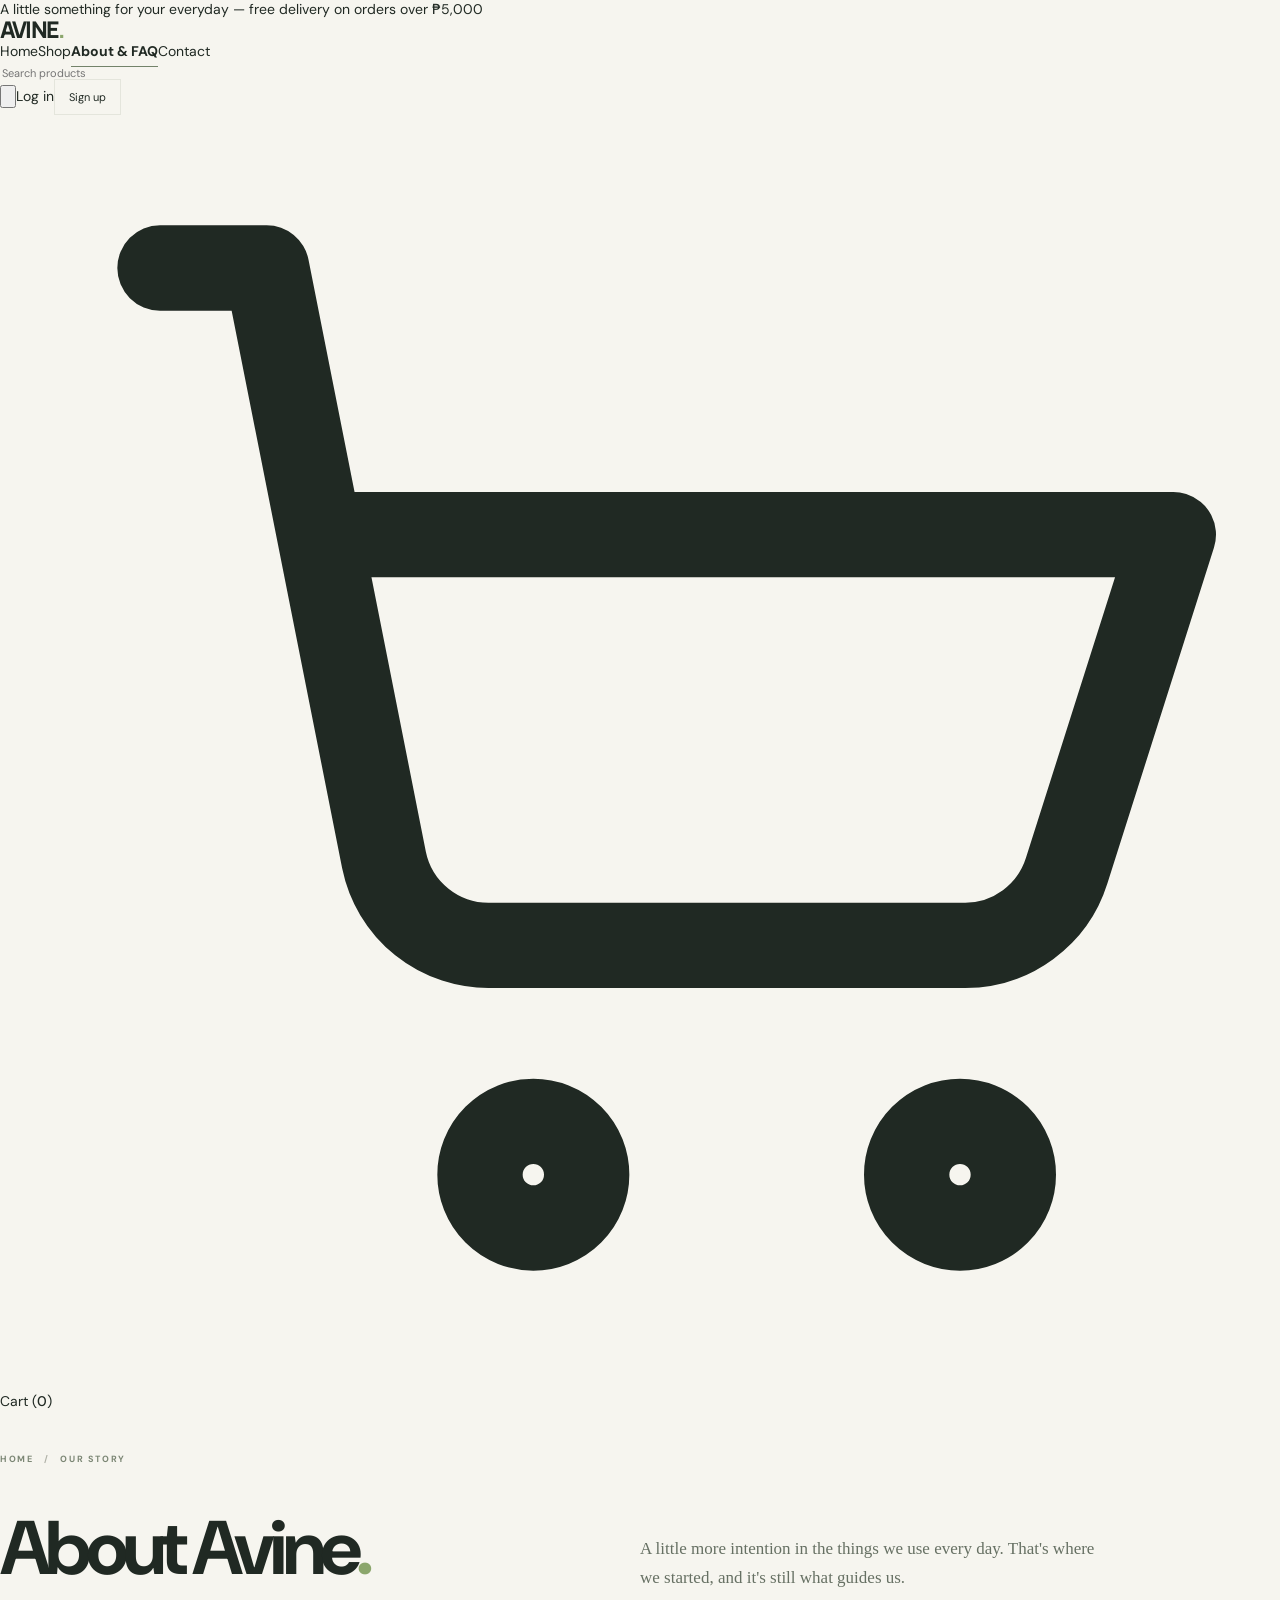
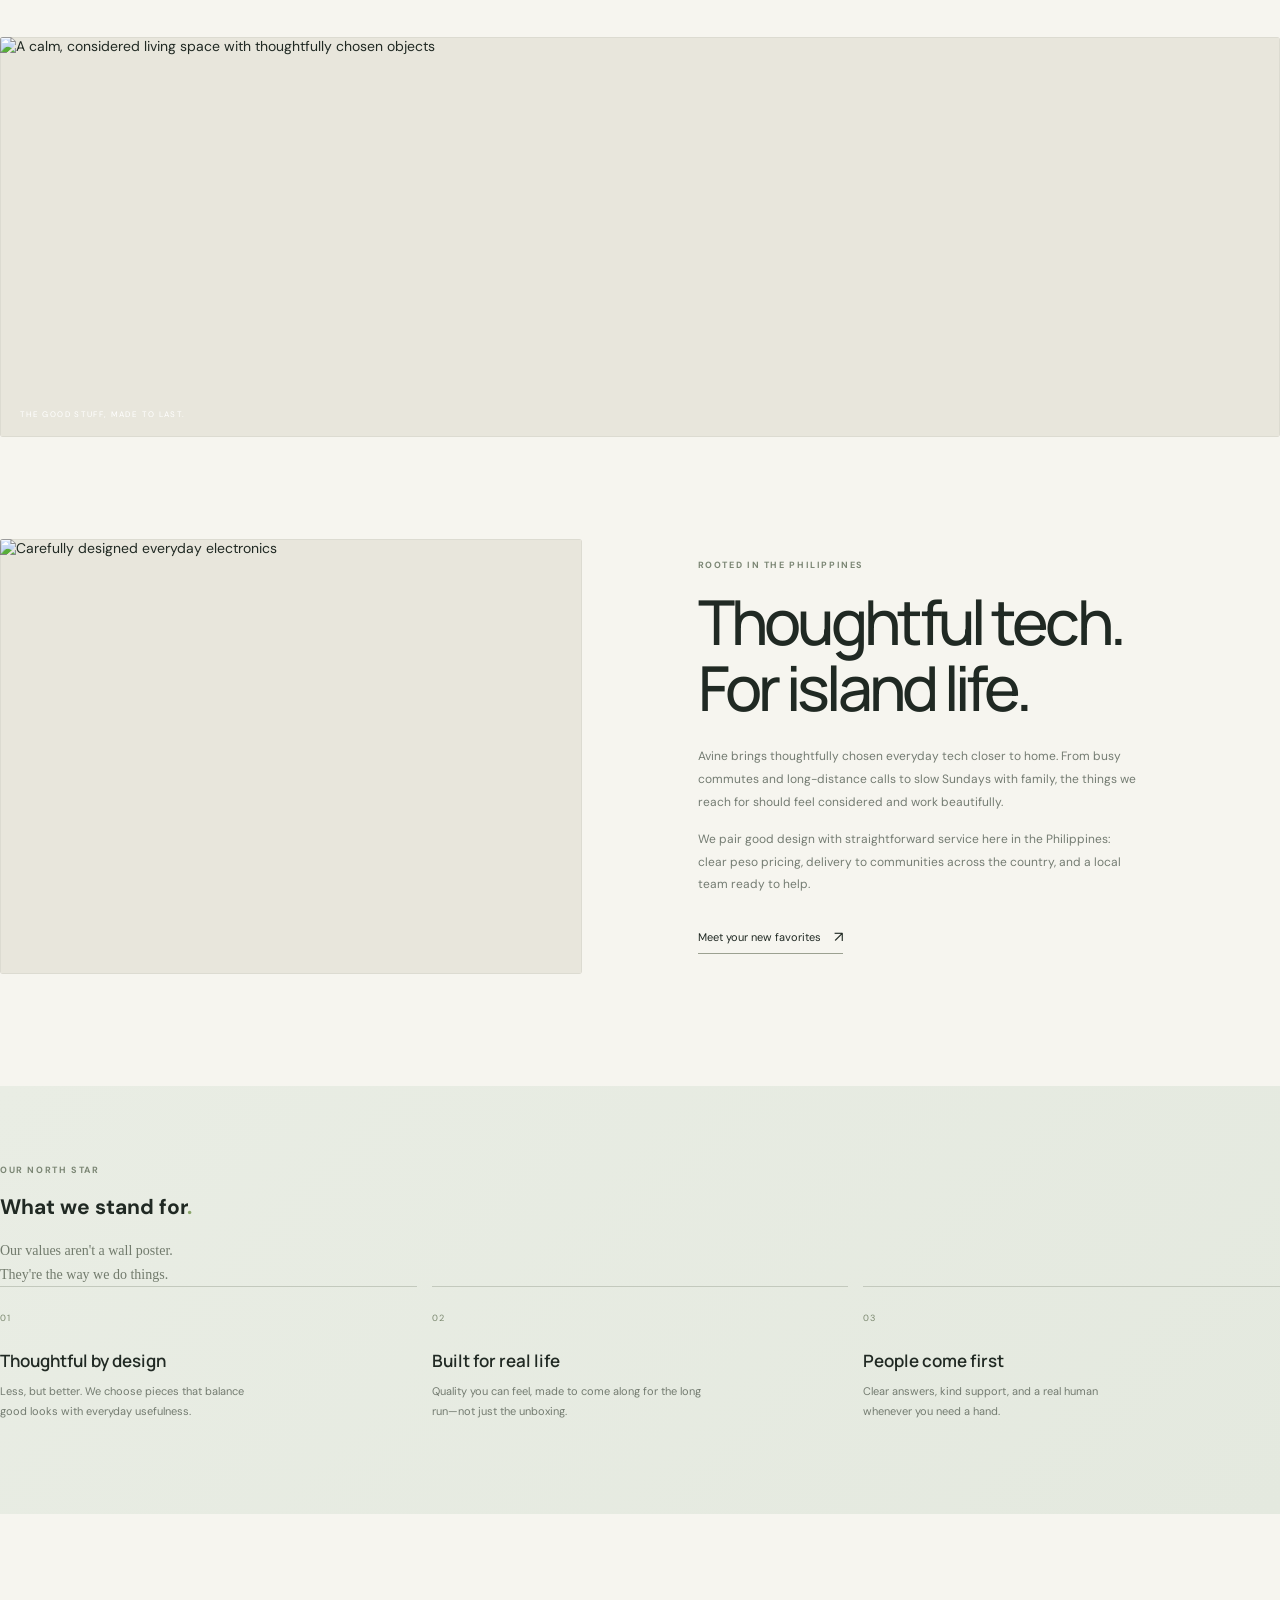
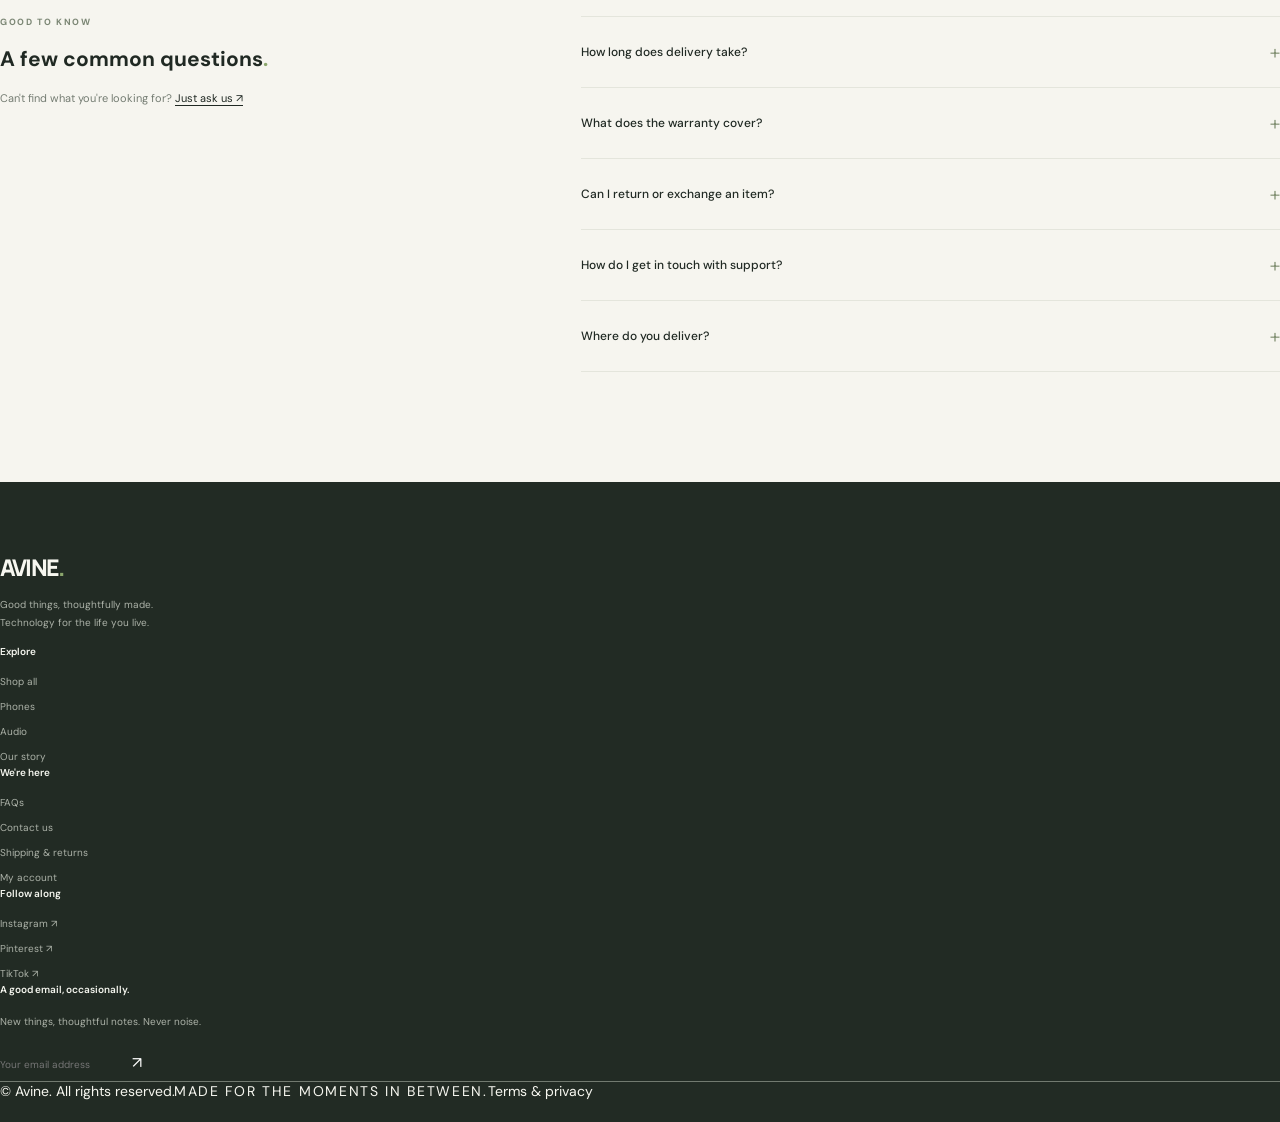
==== commit c95bc287: "fix some issues" ====
--- a/about-faq.html
+++ b/about-faq.html
@@ -2,17 +2,17 @@
 <html lang="en-PH" class="scroll-smooth">
 <head>
   <meta charset="UTF-8"><meta name="viewport" content="width=device-width, initial-scale=1.0"><meta name="theme-color" content="#f4f2eb"><title>Our story &amp; FAQs — AVINE</title>
-  <script>if(localStorage.getItem('avine-theme')==='dark')document.documentElement.classList.add('dark');</script><script src="https://cdn.tailwindcss.com"></script><script>tailwind.config={darkMode:'class'}</script>
+  <script>if(localStorage.getItem('avine-theme')==='dark')document.documentElement.classList.add('dark');</script><script src="https://cdn.tailwindcss.com"></script><script>tailwind.config={darkMode:'class',theme:{extend:{fontFamily:{sans:['Inter','sans-serif'],display:['Manrope','sans-serif']}}}}</script>
   <link rel="preconnect" href="https://fonts.googleapis.com"><link rel="preconnect" href="https://fonts.gstatic.com" crossorigin><link href="https://fonts.googleapis.com/css2?family=DM+Sans:wght@400;500;600;700&family=Manrope:wght@400;500;600;700;800&display=swap" rel="stylesheet"><link rel="stylesheet" href="styles.css">
 </head>
 <body data-page="about">
-  <div class="announcement">A little something for your everyday <span>— free delivery on orders over ₱5,000</span></div>
-  <header class="site-header"><a class="brand" href="index.html" aria-label="Avine home">AVINE<span class="brand-dot">.</span></a><button class="menu-toggle" aria-label="Open navigation" aria-expanded="false"><span></span><span></span></button><nav class="main-nav" aria-label="Main navigation"><a href="index.html">Home</a><a href="shop.html">Shop</a><a class="active" href="about-faq.html">About &amp; FAQ</a><a href="contact.html">Contact</a></nav><div class="header-actions"><form class="search-form" action="shop.html"><input name="q" placeholder="Search products" aria-label="Search products"><button aria-label="Search"><svg viewBox="0 0 24 24"><circle cx="11" cy="11" r="7"></circle><path d="m16 16 4 4"></path></svg></button></form><button class="theme-toggle" aria-label="Switch color theme"><svg class="sun-icon" viewBox="0 0 24 24"><circle cx="12" cy="12" r="4"></circle><path d="M12 2v2m0 16v2M4.93 4.93l1.42 1.42m11.3 11.3 1.42 1.42M2 12h2m16 0h2M4.93 19.07l1.42-1.42m11.3-11.3 1.42-1.42"></path></svg><svg class="moon-icon" viewBox="0 0 24 24"><path d="M20.2 15.1A8.5 8.5 0 0 1 8.9 3.8 8.5 8.5 0 1 0 20.2 15.1Z"></path></svg></button><a class="login-link" href="auth.html">Log in</a><a class="cart-link" href="auth.html"><svg viewBox="0 0 24 24"><path d="M3 3h2l2.2 11.1a2 2 0 0 0 2 1.6h8.9a2 2 0 0 0 1.9-1.4L22 8H6"></path><circle cx="10" cy="20" r="1"></circle><circle cx="18" cy="20" r="1"></circle></svg><span>Cart (<b data-cart-count>0</b>)</span></a></div></header>
-  <main><section class="about-intro section-wrap"><p class="eyebrow"><a href="index.html">HOME</a> <span>/</span> OUR STORY</p><div class="about-intro-grid"><h1>About Avine<span class="brand-dot">.</span></h1><p>A little more intention in the things we use every day. That's where we started, and it's still what guides us.</p></div><div class="about-intro-image"><img src="https://images.unsplash.com/photo-1494438639946-1ebd1d20bf85?auto=format&fit=crop&w=1800&q=85" alt="A calm, considered living space with thoughtfully chosen objects"><span>THE GOOD STUFF, MADE TO LAST.</span></div></section>
-    <section class="section-wrap story-section"><div class="story-image"><img src="https://images.unsplash.com/photo-1498049794561-7780e7231661?auto=format&fit=crop&w=1000&q=85" alt="Carefully designed everyday electronics"></div><div class="story-copy"><p class="eyebrow">ROOTED IN THE PHILIPPINES</p><h2>Thoughtful tech.<br>For island life.</h2><p>Avine brings thoughtfully chosen everyday tech closer to home. From busy commutes and long-distance calls to slow Sundays with family, the things we reach for should feel considered and work beautifully.</p><p>We pair good design with straightforward service here in the Philippines: clear peso pricing, delivery to communities across the country, and a local team ready to help.</p><a class="text-link" href="shop.html">Meet your new favorites <span>↗</span></a></div></section>
-    <section class="values-section"><div class="section-wrap"><div class="section-heading"><div><p class="eyebrow">OUR NORTH STAR</p><h2>What we stand for<span class="brand-dot">.</span></h2></div><p>Our values aren't a wall poster.<br>They're the way we do things.</p></div><div class="standards-grid"><article><span>01</span><h3>Thoughtful by design</h3><p>Less, but better. We choose pieces that balance good looks with everyday usefulness.</p></article><article><span>02</span><h3>Built for real life</h3><p>Quality you can feel, made to come along for the long run—not just the unboxing.</p></article><article><span>03</span><h3>People come first</h3><p>Clear answers, kind support, and a real human whenever you need a hand.</p></article></div></div></section>
-    <section class="section-wrap faq-section" id="faq"><div class="faq-heading"><p class="eyebrow">GOOD TO KNOW</p><h2>A few common questions<span class="brand-dot">.</span></h2><p>Can't find what you're looking for? <a href="contact.html">Just ask us ↗</a></p></div><div class="faq-list"><details><summary>How long does delivery take?<span>+</span></summary><p>Metro Manila orders usually arrive in 1–3 business days; provincial deliveries typically take 3–7 business days. Delivery times can vary for remote areas and during peak periods. Delivery is free on orders over ₱5,000, and we'll share tracking details when your order is on its way.</p></details><details><summary>What does the warranty cover?<span>+</span></summary><p>Every Avine purchase includes a 2-year limited warranty covering defects in materials and workmanship. If something doesn't feel right, reach out and our team will help make it right.</p></details><details><summary>Can I return or exchange an item?<span>+</span></summary><p>Absolutely. You have 30 days from delivery to request a return or exchange for an unused item in its original packaging. Contact our local support team and we'll guide you through the process. Return conditions and any applicable fees will be confirmed before you send an item back.</p></details><details><summary>How do I get in touch with support?<span>+</span></summary><p>Our support team is here Monday–Friday, 9:00am–6:00pm Philippine Time (PHT). Email us at hello@avine.ph or use the <a href="contact.html">contact form</a>. We aim to respond within one business day.</p></details><details><summary>Where do you deliver?<span>+</span></summary><p>We deliver to serviceable addresses across the Philippines. Availability and delivery times may vary by location. Check your address at checkout or contact our team if you'd like help confirming coverage.</p></details></div></section>
+  <div class="announcement flex h-8 items-center justify-center gap-1.5 bg-[#222b24] text-[10px] tracking-[.07em] text-[#f8f8f3] dark:bg-[#101612] dark:text-[#edf1e9]">A little something for your everyday <span class="text-[#c1d49b] dark:text-[#c7d9ad]">— free delivery on orders over ₱5,000</span></div>
+  <header class="site-header relative z-10 flex h-[82px] items-center justify-between border-b border-[var(--line)] bg-[var(--paper)] px-[52px] max-[1200px]:px-[30px] max-[760px]:h-[68px] max-[760px]:px-4 sticky top-0 shadow-[0_5px_24px_rgba(35,44,36,.035)] backdrop-blur-[16px] dark:bg-[rgba(23,29,25,.96)] dark:border-[var(--line)]"><a class="brand" href="index.html" aria-label="Avine home">AVINE<span class="brand-dot">.</span></a><button class="menu-toggle" aria-label="Open navigation" aria-expanded="false"><span></span><span></span></button><nav class="main-nav min-[761px]:flex items-center gap-[31px] ml-[5%] max-[1200px]:gap-[19px] max-[1200px]:ml-[1%]" aria-label="Main navigation"><a href="index.html">Home</a><a href="shop.html">Shop</a><a class="active text-[var(--ink)] text-[12px] text-[var(--muted)] transition-colors hover:text-[var(--ink)] dark:text-[#edf1e9]" href="about-faq.html">About &amp; FAQ</a><a href="contact.html">Contact</a></nav><div class="header-actions flex items-center gap-[22px] max-[1200px]:gap-3 max-[760px]:gap-2 max-[390px]:gap-[7px]"><form class="search-form flex h-[34px] w-[178px] items-center border-b border-[var(--line)] max-[1200px]:w-[135px] max-[760px]:w-auto max-[760px]:border-0" action="shop.html"><input class="w-full border-0 bg-transparent text-[11px] text-[var(--ink)] outline-none" name="q" placeholder="Search products" aria-label="Search products"><button aria-label="Search"><svg class="h-[17px] w-[17px] fill-none stroke-current" viewBox="0 0 24 24"><circle cx="11" cy="11" r="7"></circle><path d="m16 16 4 4"></path></svg></button></form><button class="theme-toggle inline-flex cursor-pointer items-center border-0 bg-transparent p-[5px]" aria-label="Switch color theme"><svg class="h-[17px] w-[17px] fill-none stroke-current sun-icon" viewBox="0 0 24 24"><circle cx="12" cy="12" r="4"></circle><path d="M12 2v2m0 16v2M4.93 4.93l1.42 1.42m11.3 11.3 1.42 1.42M2 12h2m16 0h2M4.93 19.07l1.42-1.42m11.3-11.3 1.42-1.42"></path></svg><svg class="h-[17px] w-[17px] fill-none stroke-current moon-icon" viewBox="0 0 24 24"><path d="M20.2 15.1A8.5 8.5 0 0 1 8.9 3.8 8.5 8.5 0 1 0 20.2 15.1Z"></path></svg></button><a class="login-link text-[11px]" href="auth.html">Log in</a><a class="cart-link flex items-center gap-[7px] whitespace-nowrap text-[11px]" href="auth.html"><svg class="h-[17px] w-[17px] fill-none stroke-current" viewBox="0 0 24 24"><path d="M3 3h2l2.2 11.1a2 2 0 0 0 2 1.6h8.9a2 2 0 0 0 1.9-1.4L22 8H6"></path><circle cx="10" cy="20" r="1"></circle><circle cx="18" cy="20" r="1"></circle></svg><span>Cart (<b data-cart-count>0</b>)</span></a></div></header>
+  <main><section class="about-intro section-wrap mx-auto w-[min(1280px,calc(100%-104px))] max-[1200px]:w-[calc(100%-60px)] max-[760px]:w-[calc(100%-40px)]"><p class="eyebrow"><a href="index.html">HOME</a> <span>/</span> OUR STORY</p><div class="about-intro-grid"><h1 class="font-[var(--display)] text-[clamp(58px,7.4vw,106px)] font-medium leading-[.95] tracking-[-.075em] mb-[22px]">About Avine<span class="brand-dot">.</span></h1><p>A little more intention in the things we use every day. That's where we started, and it's still what guides us.</p></div><div class="about-intro-image"><img src="https://images.unsplash.com/photo-1494438639946-1ebd1d20bf85?auto=format&fit=crop&w=1800&q=85" alt="A calm, considered living space with thoughtfully chosen objects"><span>THE GOOD STUFF, MADE TO LAST.</span></div></section>
+    <section class="section-wrap story-section mx-auto w-[min(1280px,calc(100%-104px))] max-[1200px]:w-[calc(100%-60px)] max-[760px]:w-[calc(100%-40px)]"><div class="story-image"><img src="https://images.unsplash.com/photo-1498049794561-7780e7231661?auto=format&fit=crop&w=1000&q=85" alt="Carefully designed everyday electronics"></div><div class="story-copy"><p class="eyebrow">ROOTED IN THE PHILIPPINES</p><h2>Thoughtful tech.<br>For island life.</h2><p>Avine brings thoughtfully chosen everyday tech closer to home. From busy commutes and long-distance calls to slow Sundays with family, the things we reach for should feel considered and work beautifully.</p><p>We pair good design with straightforward service here in the Philippines: clear peso pricing, delivery to communities across the country, and a local team ready to help.</p><a class="text-link" href="shop.html">Meet your new favorites <span>↗</span></a></div></section>
+    <section class="values-section"><div class="section-wrap mx-auto w-[min(1280px,calc(100%-104px))] max-[1200px]:w-[calc(100%-60px)] max-[760px]:w-[calc(100%-40px)]"><div class="section-heading mb-[43px] flex items-end justify-between max-[760px]:mb-[27px] max-[760px]:gap-[13px] max-[760px]:items-start max-[760px]:flex-col"><div><p class="eyebrow">OUR NORTH STAR</p><h2 class="font-[var(--display)] text-[clamp(30px,3.3vw,43px)] font-medium leading-[1.15] tracking-[-.065em] max-[760px]:text-[29px] max-[390px]:text-[26px]">What we stand for<span class="brand-dot">.</span></h2></div><p>Our values aren't a wall poster.<br>They're the way we do things.</p></div><div class="standards-grid"><article><span>01</span><h3>Thoughtful by design</h3><p>Less, but better. We choose pieces that balance good looks with everyday usefulness.</p></article><article><span>02</span><h3>Built for real life</h3><p>Quality you can feel, made to come along for the long run—not just the unboxing.</p></article><article><span>03</span><h3>People come first</h3><p>Clear answers, kind support, and a real human whenever you need a hand.</p></article></div></div></section>
+    <section class="section-wrap faq-section mx-auto w-[min(1280px,calc(100%-104px))] max-[1200px]:w-[calc(100%-60px)] max-[760px]:w-[calc(100%-40px)]" id="faq"><div class="faq-heading"><p class="eyebrow">GOOD TO KNOW</p><h2 class="font-[var(--display)] text-[clamp(30px,3.3vw,43px)] font-medium leading-[1.15] tracking-[-.065em] max-[760px]:text-[29px] max-[390px]:text-[26px]">A few common questions<span class="brand-dot">.</span></h2><p>Can't find what you're looking for? <a href="contact.html">Just ask us ↗</a></p></div><div class="faq-list"><details><summary>How long does delivery take?<span>+</span></summary><p>Metro Manila orders usually arrive in 1–3 business days; provincial deliveries typically take 3–7 business days. Delivery times can vary for remote areas and during peak periods. Delivery is free on orders over ₱5,000, and we'll share tracking details when your order is on its way.</p></details><details><summary>What does the warranty cover?<span>+</span></summary><p>Every Avine purchase includes a 2-year limited warranty covering defects in materials and workmanship. If something doesn't feel right, reach out and our team will help make it right.</p></details><details><summary>Can I return or exchange an item?<span>+</span></summary><p>Absolutely. You have 30 days from delivery to request a return or exchange for an unused item in its original packaging. Contact our local support team and we'll guide you through the process. Return conditions and any applicable fees will be confirmed before you send an item back.</p></details><details><summary>How do I get in touch with support?<span>+</span></summary><p>Our support team is here Monday–Friday, 9:00am–6:00pm Philippine Time (PHT). Email us at hello@avine.ph or use the <a href="contact.html">contact form</a>. We aim to respond within one business day.</p></details><details><summary>Where do you deliver?<span>+</span></summary><p>We deliver to serviceable addresses across the Philippines. Availability and delivery times may vary by location. Check your address at checkout or contact our team if you'd like help confirming coverage.</p></details></div></section>
   </main>
-  <footer class="site-footer"><div class="section-wrap"><div class="footer-top"><div class="footer-brand"><a class="brand" href="index.html">AVINE<span class="brand-dot">.</span></a><p>Good things, thoughtfully made.<br>Technology for the life you live.</p></div><div class="footer-column"><h4>Explore</h4><a href="shop.html">Shop all</a><a href="shop.html?category=Phones">Phones</a><a href="shop.html?category=Audio">Audio</a><a href="about-faq.html">Our story</a></div><div class="footer-column"><h4>We're here</h4><a href="#faq">FAQs</a><a href="contact.html">Contact us</a><a href="contact.html">Shipping &amp; returns</a><a href="auth.html">My account</a></div><div class="footer-column footer-social"><h4>Follow along</h4><a href="https://www.instagram.com/">Instagram ↗</a><a href="https://www.pinterest.com/">Pinterest ↗</a><a href="https://www.tiktok.com/">TikTok ↗</a></div><div class="footer-newsletter"><h4>A good email, occasionally.</h4><p>New things, thoughtful notes. Never noise.</p><form class="newsletter-form"><input type="email" placeholder="Your email address" aria-label="Your email address" required><button aria-label="Subscribe">↗</button></form></div></div><div class="footer-bottom"><span>© Avine. All rights reserved.</span><span>MADE FOR THE MOMENTS IN BETWEEN.</span><a href="about-faq.html">Terms &amp; privacy</a></div></div></footer><div class="toast" role="status" aria-live="polite"></div><script src="script.js"></script>
+  <footer class="site-footer"><div class="section-wrap mx-auto w-[min(1280px,calc(100%-104px))] max-[1200px]:w-[calc(100%-60px)] max-[760px]:w-[calc(100%-40px)]"><div class="footer-top grid grid-cols-[1.3fr_.7fr_.8fr_.8fr_1.35fr] gap-[35px] pb-[57px] max-[1200px]:grid-cols-[1.1fr_.7fr_.8fr_.8fr_1.2fr] max-[1200px]:gap-5 max-[760px]:grid-cols-2 max-[760px]:gap-x-[18px] max-[760px]:gap-y-8 max-[760px]:pb-[35px]"><div class="footer-brand"><a class="brand" href="index.html">AVINE<span class="brand-dot">.</span></a><p>Good things, thoughtfully made.<br>Technology for the life you live.</p></div><div class="footer-column"><h4>Explore</h4><a href="shop.html">Shop all</a><a href="shop.html?category=Phones">Phones</a><a href="shop.html?category=Audio">Audio</a><a href="about-faq.html">Our story</a></div><div class="footer-column"><h4>We're here</h4><a href="#faq">FAQs</a><a href="contact.html">Contact us</a><a href="contact.html">Shipping &amp; returns</a><a href="auth.html">My account</a></div><div class="footer-column footer-social"><h4>Follow along</h4><a href="https://www.instagram.com/">Instagram ↗</a><a href="https://www.pinterest.com/">Pinterest ↗</a><a href="https://www.tiktok.com/">TikTok ↗</a></div><div class="footer-newsletter"><h4>A good email, occasionally.</h4><p>New things, thoughtful notes. Never noise.</p><form class="newsletter-form flex"><input class="min-w-0 flex-1 bg-transparent" type="email" placeholder="Your email address" aria-label="Your email address" required><button aria-label="Subscribe">↗</button></form></div></div><div class="footer-bottom flex items-center justify-between border-t border-[#495148] pt-[17px] text-[8px] text-[#aeb5ab] dark:border-[#374138] max-[760px]:grid max-[760px]:grid-cols-[1fr_auto] max-[760px]:gap-3"><span>© Avine. All rights reserved.</span><span>MADE FOR THE MOMENTS IN BETWEEN.</span><a href="about-faq.html">Terms &amp; privacy</a></div></div></footer><div class="toast" role="status" aria-live="polite"></div><script src="script.js"></script>
 </body>
 </html>
--- a/styles.css
+++ b/styles.css
@@ -1,18 +1,16 @@
 :root{--paper:#f4f2eb;--surface:#fbfaf6;--ink:#1c211e;--muted:#787d74;--line:#dedfd6;--accent:#c1d49b;--accent-dark:#25372c;--white:#fff;--serif:Georgia,"Times New Roman",serif;--sans:"DM Sans",Arial,sans-serif;--display:"Manrope","DM Sans",Arial,sans-serif}
-*{box-sizing:border-box}html{scroll-behavior:smooth}body{margin:0;background:var(--paper);color:var(--ink);font-family:var(--sans);font-size:14px;-webkit-font-smoothing:antialiased;transition:background .25s,color .25s}body,button,input,select,textarea{font-family:var(--sans)}button,a,input,select,textarea{-webkit-tap-highlight-color:transparent}button{color:inherit}a{color:inherit;text-decoration:none}img{display:block;max-width:100%}.section-wrap{width:min(1280px,calc(100% - 104px));margin-inline:auto}.brand{font:800 23px/1 var(--display);letter-spacing:-1.6px;color:var(--ink)}.brand-dot{color:#8ba66c}.announcement{height:32px;display:flex;align-items:center;justify-content:center;gap:6px;background:#222b24;color:#f8f8f3;font-size:10px;letter-spacing:.07em}.announcement span{color:#c1d49b}.site-header{height:82px;padding:0 52px;display:flex;align-items:center;justify-content:space-between;border-bottom:1px solid var(--line);background:var(--paper);position:relative;z-index:10}.main-nav{display:flex;align-items:center;gap:36px;margin-left:5%}.main-nav a{font-size:12px;color:var(--muted);transition:color .2s}.main-nav a:hover,.main-nav a.active{color:var(--ink)}.main-nav a.active{font-weight:700}.header-actions{display:flex;align-items:center;gap:22px}.search-form{width:178px;height:34px;display:flex;align-items:center;border-bottom:1px solid var(--line)}.search-form input{width:100%;border:0;outline:0;background:transparent;font-size:11px;color:var(--ink)}.search-form button{border:0;background:transparent;padding:4px;cursor:pointer}.search-form svg,.cart-link svg,.theme-toggle svg{height:17px;width:17px;fill:none;stroke:currentColor;stroke-width:1.6;stroke-linecap:round;stroke-linejoin:round}.theme-toggle{border:0;padding:5px;background:none;cursor:pointer;display:inline-flex;align-items:center}.moon-icon{display:none}.dark .sun-icon{display:none}.dark .moon-icon{display:block}.login-link{font-size:11px}.cart-link{display:flex;align-items:center;gap:7px;font-size:11px;white-space:nowrap}.cart-link b{font-weight:500}.menu-toggle{display:none}
-.hero{min-height:565px;display:grid;grid-template-columns:42% 58%;position:relative;overflow:hidden;background:#e6e9df}.hero-copy{padding:98px 0 54px max(52px,calc((100vw - 1280px)/2));position:relative;z-index:2}.eyebrow{margin:0 0 20px;font-size:9px;letter-spacing:.18em;font-weight:700;color:#7b8674}.eyebrow-line{display:inline-block;width:29px;height:1px;background:#829073;vertical-align:middle;margin-right:8px}.hero h1,.shop-banner h1,.contact-heading h1,.about-intro h1{font:500 clamp(58px,7.4vw,106px)/.95 var(--display);letter-spacing:-.075em;margin:0 0 22px}.hero h1 span{font-family:var(--serif);font-style:italic;font-weight:400;letter-spacing:-.06em}.hero-copy>p:not(.eyebrow){max-width:300px;font-size:13px;line-height:1.8;color:#686f64;margin:0 0 28px}.button{min-height:47px;padding:0 20px;display:inline-flex;align-items:center;justify-content:center;gap:30px;border:1px solid transparent;font-size:11px;font-weight:600;cursor:pointer;transition:transform .2s,background .2s,color .2s}.button:hover{transform:translateY(-2px)}.button span{font-size:16px;font-weight:400}.button-dark{background:#222b24;color:white}.button-dark:hover{background:#39483b}.button-outline{border-color:var(--ink);background:transparent;color:var(--ink)}.carousel-controls{display:flex;align-items:center;gap:14px;margin-top:70px}.carousel-controls>button{border:1px solid #c7c9bf;background:transparent;border-radius:50%;width:34px;height:34px;cursor:pointer}.carousel-dots{display:flex;gap:6px;margin:0 6px}.carousel-dots button{height:6px;width:6px;border:0;border-radius:50%;background:#c0c4b8;padding:0;cursor:pointer}.carousel-dots button.selected{background:#28372d;width:19px;border-radius:8px}.slide-count{font-size:10px;color:#626b61;margin-left:13px}.slide-count i{font-style:normal;color:#a0a497;margin:0 5px}.hero-art{position:relative;min-height:565px;background:#c9d1c4;overflow:hidden}.hero-image{position:absolute;inset:0;background-image:url("https://images.unsplash.com/photo-1605236453806-6ff36851218e?auto=format&fit=crop&w=1500&q=90");background-size:cover;background-position:center 46%;transition:background-image .45s}.hero-art:after{content:"";position:absolute;inset:0;background:linear-gradient(90deg,rgba(228,232,222,.08),transparent 26%),linear-gradient(0deg,rgba(20,25,20,.25),transparent 25%)}.hero-caption{position:absolute;bottom:25px;left:30px;right:30px;z-index:1;color:white;display:flex;justify-content:space-between;font-size:8px;letter-spacing:.13em}.hero-orbit{position:absolute;top:12%;right:9%;height:180px;width:180px;border:1px solid rgba(255,255,255,.44);border-radius:50%;z-index:1}.hero-side-note{position:absolute;right:23px;top:43%;writing-mode:vertical-rl;letter-spacing:.16em;font-size:8px;color:#57634f;z-index:2}
-.categories-section{padding-top:104px;padding-bottom:111px}.section-heading{display:flex;justify-content:space-between;align-items:end;margin-bottom:32px}.section-heading .eyebrow{margin-bottom:11px}.section-heading h2,.faq-heading h2{font:500 clamp(30px,3.3vw,43px)/1.15 var(--display);letter-spacing:-.055em;margin:0}.text-link{font-size:11px;border-bottom:1px solid #9ca191;padding:0 0 6px;display:inline-flex;gap:13px;align-items:center}.text-link span{font-size:15px}.category-grid{display:grid;grid-template-columns:repeat(4,1fr);gap:15px}.category-card{display:block}.category-img{height:250px;background-color:#e8e6dc;background-size:cover;background-position:center;transition:background-size .35s,transform .35s;position:relative;overflow:hidden}.category-img:after{content:"";position:absolute;inset:0;background:linear-gradient(0deg,rgba(18,22,18,.16),transparent 38%)}.category-card:hover .category-img{transform:translateY(-3px)}.category-phone .category-img{background-image:url("https://images.unsplash.com/photo-1598327105666-5b89351aff97?auto=format&fit=crop&w=700&q=80")}.category-audio .category-img{background-image:url("https://images.unsplash.com/photo-1505740420928-5e560c06d30e?auto=format&fit=crop&w=700&q=80")}.category-wearables .category-img{background-image:url("https://images.unsplash.com/photo-1546868871-7041f2a55e12?auto=format&fit=crop&w=700&q=80")}.category-accessories .category-img{background-image:url("https://images.unsplash.com/photo-1523206489230-c012c64b2b48?auto=format&fit=crop&w=700&q=80")}.category-label{display:flex;justify-content:space-between;padding:15px 1px;font-size:11px}.category-label b{font-weight:400;font-size:15px}
-.featured-section{background:var(--surface);padding:89px 0 70px}.product-grid{display:grid;grid-template-columns:repeat(4,minmax(0,1fr));gap:35px 16px}.product-card{min-width:0}.product-image-wrap{height:280px;background:#eeede7;position:relative;overflow:hidden}.product-image{width:100%;height:100%;object-fit:cover;transition:transform .45s}.product-card:hover .product-image{transform:scale(1.035)}.product-tag{position:absolute;left:12px;top:12px;background:rgba(251,250,246,.9);padding:6px 9px;font-size:8px;letter-spacing:.08em;text-transform:uppercase}.quick-view-button{position:absolute;bottom:11px;left:11px;right:11px;padding:12px;background:rgba(251,250,246,.94);border:0;font-size:10px;text-align:center;cursor:pointer;opacity:0;transform:translateY(5px);transition:.2s}.product-card:hover .quick-view-button,.quick-view-button:focus{opacity:1;transform:translateY(0)}.product-info{display:flex;justify-content:space-between;align-items:flex-start;gap:8px;padding:13px 0 0}.product-info h3{font-size:12px;font-weight:500;margin:0 0 5px}.product-category{font-size:9px;color:var(--muted);margin:0}.product-price{font-size:12px;white-space:nowrap}.product-add{margin-top:11px;width:100%;height:35px;border:1px solid var(--line);background:transparent;font-size:10px;cursor:pointer;transition:.2s}.product-add:hover{border-color:var(--ink);background:var(--ink);color:white}.featured-bottom{display:flex;align-items:center;justify-content:space-between;margin-top:47px}.featured-bottom>span{font-size:8px;letter-spacing:.15em;color:var(--muted)}.values-strip{padding:47px 0;background:#e8ebe2}.values-grid{display:grid;grid-template-columns:repeat(3,1fr);gap:45px}.values-grid article{display:flex;gap:17px;align-items:flex-start}.value-icon{flex:0 0 36px;height:36px;display:grid;place-items:center;border:1px solid #bec6b6;border-radius:50%;font-size:15px;color:#596c50}.values-grid h3{font:600 13px var(--display);margin:1px 0 8px}.values-grid p{font-size:10px;line-height:1.7;color:var(--muted);margin:0;max-width:245px}
-.site-footer{background:#222b24;color:#f7f7f0;padding:66px 0 22px}.footer-top{display:grid;grid-template-columns:1.3fr .7fr .8fr .8fr 1.35fr;gap:32px;padding-bottom:57px}.footer-brand .brand{color:#f7f7f0}.footer-brand p,.footer-newsletter p{font-size:10px;line-height:1.8;color:#acb2a8;margin-top:16px}.footer-column,.footer-newsletter{display:flex;flex-direction:column;align-items:flex-start;gap:12px}.footer-column h4,.footer-newsletter h4{font-size:10px;font-weight:600;margin:3px 0 5px;color:#f5f6ef}.footer-column a{font-size:10px;color:#acb2a8}.footer-column a:hover{color:#fff}.footer-newsletter p{margin:0 0 2px}.newsletter-form{width:100%;display:flex;border-bottom:1px solid #596058;margin-top:3px}.newsletter-form input{flex:1;min-width:0;background:none;border:0;outline:0;color:#fff;padding:10px 0;font-size:10px}.newsletter-form button{border:0;background:none;color:white;font-size:16px;cursor:pointer}.footer-bottom{padding-top:17px;border-top:1px solid #495148;display:flex;justify-content:space-between;align-items:center;font-size:8px;color:#aeb5ab}.footer-bottom span:nth-child(2){letter-spacing:.12em}
+*{box-sizing:border-box}html{scroll-behavior:smooth}body{margin:0;background:var(--paper);color:var(--ink);font-family:var(--sans);font-size:14px;-webkit-font-smoothing:antialiased;transition:background .25s,color .25s}body,button,input,select,textarea{font-family:var(--sans)}button,a,input,select,textarea{-webkit-tap-highlight-color:transparent}button{color:inherit}a{color:inherit;text-decoration:none}img{display:block;max-width:100%}.brand{font:800 23px/1 var(--display);letter-spacing:-1.6px;color:var(--ink)}.brand-dot{color:#8ba66c}.main-nav a.active{font-weight:700}.search-form input{border:0;outline:0;background:transparent;font-size:11px;color:var(--ink)}.search-form button{border:0;background:transparent;padding:4px;cursor:pointer}.search-form svg,.cart-link svg,.theme-toggle svg{fill:none;stroke:currentColor;stroke-width:1.6;stroke-linecap:round;stroke-linejoin:round}.moon-icon{display:none}.dark .sun-icon{display:none}.dark .moon-icon{display:block}.cart-link b{font-weight:500}.menu-toggle{display:none}.eyebrow{margin:0 0 20px;font-size:9px;letter-spacing:.18em;font-weight:700;color:#7b8674}.eyebrow-line{display:inline-block;width:29px;height:1px;background:#829073;vertical-align:middle;margin-right:8px}.hero h1 span{font-family:var(--serif);font-style:italic;font-weight:400;letter-spacing:-.06em}.button span{font-size:16px;font-weight:400}.carousel-controls{display:flex;align-items:center;gap:14px;margin-top:70px}.carousel-controls>button{border:1px solid #c7c9bf;background:transparent;border-radius:50%;width:34px;height:34px;cursor:pointer}.carousel-dots{display:flex;gap:6px;margin:0 6px}.carousel-dots button{height:6px;width:6px;border:0;border-radius:50%;background:#c0c4b8;padding:0;cursor:pointer}.carousel-dots button.selected{background:#28372d;width:19px;border-radius:8px}.slide-count{font-size:10px;color:#626b61;margin-left:13px}.slide-count i{font-style:normal;color:#a0a497;margin:0 5px}.hero-art{position:relative;min-height:565px;background:#c9d1c4;overflow:hidden}.hero-image{position:absolute;inset:0;background-image:url("https://images.unsplash.com/photo-1605236453806-6ff36851218e?auto=format&fit=crop&w=1500&q=90");background-size:cover;background-position:center 46%;transition:background-image .45s}.hero-art:after{content:"";position:absolute;inset:0;background:linear-gradient(90deg,rgba(228,232,222,.08),transparent 26%),linear-gradient(0deg,rgba(20,25,20,.25),transparent 25%)}.hero-caption{position:absolute;bottom:25px;left:30px;right:30px;z-index:1;color:white;display:flex;justify-content:space-between;font-size:8px;letter-spacing:.13em}.hero-orbit{position:absolute;top:12%;right:9%;height:180px;width:180px;border:1px solid rgba(255,255,255,.44);border-radius:50%;z-index:1}.hero-side-note{position:absolute;right:23px;top:43%;writing-mode:vertical-rl;letter-spacing:.16em;font-size:8px;color:#57634f;z-index:2}
+.categories-section{padding-top:104px;padding-bottom:111px}.section-heading .eyebrow{margin-bottom:11px}.text-link{font-size:11px;border-bottom:1px solid #9ca191;padding:0 0 6px;display:inline-flex;gap:13px;align-items:center}.text-link span{font-size:15px}.category-img{height:250px;background-color:#e8e6dc;background-size:cover;background-position:center;transition:background-size .35s,transform .35s;position:relative;overflow:hidden}.category-img:after{content:"";position:absolute;inset:0;background:linear-gradient(0deg,rgba(18,22,18,.16),transparent 38%)}.category-card:hover .category-img{transform:translateY(-3px)}.category-phone .category-img{background-image:url("https://images.unsplash.com/photo-1598327105666-5b89351aff97?auto=format&fit=crop&w=700&q=80")}.category-audio .category-img{background-image:url("https://images.unsplash.com/photo-1505740420928-5e560c06d30e?auto=format&fit=crop&w=700&q=80")}.category-wearables .category-img{background-image:url("https://images.unsplash.com/photo-1546868871-7041f2a55e12?auto=format&fit=crop&w=700&q=80")}.category-accessories .category-img{background-image:url("https://images.unsplash.com/photo-1523206489230-c012c64b2b48?auto=format&fit=crop&w=700&q=80")}.category-label{display:flex;justify-content:space-between;padding:15px 1px;font-size:11px}.category-label b{font-weight:400;font-size:15px}
+.featured-section{background:var(--surface);padding:89px 0 70px}.product-image-wrap{height:280px;background:#eeede7;position:relative;overflow:hidden}.product-image{width:100%;height:100%;object-fit:cover;transition:transform .45s}.product-card:hover .product-image{transform:scale(1.035)}.product-tag{position:absolute;left:12px;top:12px;background:rgba(251,250,246,.9);padding:6px 9px;font-size:8px;letter-spacing:.08em;text-transform:uppercase}.quick-view-button{position:absolute;bottom:11px;left:11px;right:11px;padding:12px;background:rgba(251,250,246,.94);border:0;font-size:10px;text-align:center;cursor:pointer;opacity:0;transform:translateY(5px);transition:.2s}.product-card:hover .quick-view-button,.quick-view-button:focus{opacity:1;transform:translateY(0)}.product-info h3{font-size:12px;font-weight:500;margin:0 0 5px}.product-category{font-size:9px;color:var(--muted);margin:0}.product-price{font-size:12px;white-space:nowrap}.featured-bottom{display:flex;align-items:center;justify-content:space-between;margin-top:47px}.featured-bottom>span{font-size:8px;letter-spacing:.15em;color:var(--muted)}.values-strip{padding:47px 0;background:#e8ebe2}.values-grid article{align-items:flex-start}.value-icon{flex:0 0 36px;height:36px;display:grid;place-items:center;border:1px solid #bec6b6;border-radius:50%;font-size:15px;color:#596c50}.values-grid h3{font:600 13px var(--display);margin:1px 0 8px}.values-grid p{font-size:10px;line-height:1.7;color:var(--muted);margin:0;max-width:245px}
+.site-footer{background:#222b24;color:#f7f7f0;padding:66px 0 22px}.footer-brand .brand{color:#f7f7f0}.footer-brand p,.footer-newsletter p{font-size:10px;line-height:1.8;color:#acb2a8;margin-top:16px}.footer-column,.footer-newsletter{display:flex;flex-direction:column;align-items:flex-start;gap:12px}.footer-column h4,.footer-newsletter h4{font-size:10px;font-weight:600;margin:3px 0 5px;color:#f5f6ef}.footer-column a{font-size:10px;color:#acb2a8}.footer-column a:hover{color:#fff}.footer-newsletter p{margin:0 0 2px}.newsletter-form{width:100%;border-bottom:1px solid #596058;margin-top:3px}.newsletter-form input{flex:1;min-width:0;background:none;border:0;outline:0;color:#fff;padding:10px 0;font-size:10px}.newsletter-form button{border:0;background:none;color:white;font-size:16px;cursor:pointer}.footer-bottom span:nth-child(2){letter-spacing:.12em}
 .shop-banner{padding:43px 0 53px;border-bottom:1px solid var(--line)}.shop-banner .eyebrow,.contact-heading .eyebrow,.about-intro>.eyebrow{margin:0 0 35px}.shop-banner .eyebrow span,.contact-heading .eyebrow span,.about-intro>.eyebrow span{padding:0 7px;color:#b0b2a8}.shop-banner-row,.contact-title-row{display:flex;align-items:end;justify-content:space-between}.shop-banner h1,.contact-heading h1,.about-intro h1{font-size:clamp(45px,6vw,76px);margin-bottom:11px}.shop-banner-row p,.contact-title-row p{font-size:12px;color:var(--muted);margin:0}.shop-side-note{font-size:8px;line-height:1.8;letter-spacing:.14em;color:#888e82;text-align:right;padding-bottom:4px}.shop-layout{display:grid;grid-template-columns:210px 1fr;gap:47px;padding-top:51px;padding-bottom:105px}.filters-panel{border-right:1px solid var(--line);padding-right:26px}.filter-heading{display:flex;justify-content:space-between;align-items:center;padding-bottom:19px;border-bottom:1px solid var(--line)}.filter-heading h2{font-size:13px;font-weight:600;margin:0}.clear-filters{border:0;background:none;text-decoration:underline;text-underline-offset:3px;color:var(--muted);font-size:9px;cursor:pointer}.filter-group{padding:22px 0;border-bottom:1px solid var(--line)}.filter-group h3{font-size:11px;font-weight:600;margin:0 0 15px}.filter-group>label{display:flex;align-items:center;gap:9px;margin:11px 0;font-size:10px;cursor:pointer}.filter-group input[type=checkbox]{appearance:none;width:14px;height:14px;border:1px solid #b5b8ad;margin:0;cursor:pointer;position:relative}.filter-group input[type=checkbox]:checked{background:#28372d;border-color:#28372d}.filter-group input[type=checkbox]:checked:after{content:"✓";color:white;position:absolute;top:-2px;left:2px;font-size:11px}.filter-group label small{margin-left:auto;color:#a0a297;font-size:9px}.price-inputs{display:flex;align-items:end;gap:8px}.price-inputs>i{padding-bottom:8px;color:#a0a297;font-style:normal}.price-inputs label{display:flex;flex-direction:column;gap:6px;flex:1}.price-inputs label span{font-size:9px;color:var(--muted)}.price-inputs input{height:33px;width:100%;border:1px solid var(--line);background:var(--paper);padding:0 8px;font-size:10px;color:var(--ink);outline:0}.price-filter>input[type=range]{width:100%;margin-top:17px;accent-color:#596c50}.filter-note{margin-top:26px;padding:16px;background:#e8ebe2;display:flex;gap:12px;align-items:flex-start}.filter-note span{color:#6d805e}.filter-note p{font-size:9px;line-height:1.65;margin:0;color:#687064}.results-heading{display:flex;align-items:center;justify-content:space-between;margin:0 0 23px}.results-heading>p{font-size:10px;color:var(--muted);margin:0}.results-heading>p span{color:var(--ink);font-weight:600}.sort-label{font-size:10px;color:var(--muted);display:flex;align-items:center;gap:8px}.sort-label select{border:0;background:transparent;color:var(--ink);font-size:10px;outline:0}.shop-product-grid{grid-template-columns:repeat(3,minmax(0,1fr));gap:29px 14px}.shop-product-grid .product-image-wrap{height:230px}.shop-product-grid .quick-view-button{opacity:1;transform:none;left:auto;right:10px;bottom:10px;width:auto;padding:10px 12px}.pagination{display:flex;align-items:center;justify-content:center;gap:6px;margin-top:49px}.pagination button{height:32px;min-width:32px;padding:0 10px;background:none;border:1px solid transparent;font-size:10px;cursor:pointer}.pagination button.active{border-color:var(--ink);background:var(--ink);color:white}.pagination button:disabled{opacity:.35;cursor:default}.mobile-filter-toggle{display:none}.skeleton-card{min-width:0}.skeleton-image,.skeleton-line{background:linear-gradient(100deg,#eae9e2 20%,#f3f2ec 40%,#eae9e2 60%);background-size:200% 100%;animation:shimmer 1.35s infinite;height:230px}.skeleton-line{height:12px;width:70%;margin-top:15px}.skeleton-line.short{width:40%;height:9px;margin-top:8px}@keyframes shimmer{to{background-position-x:-200%}}.empty-state{grid-column:1/-1;padding:80px 20px;text-align:center}.empty-state h3{font:500 25px var(--display);margin:0 0 10px}.empty-state p{font-size:12px;color:var(--muted)}
-.about-intro{padding-top:43px}.about-intro .eyebrow{margin-bottom:34px}.about-intro-grid{display:grid;grid-template-columns:1fr 1fr;align-items:end;margin-bottom:39px}.about-intro h1{margin:0}.about-intro-grid>p{font:400 17px/1.7 var(--serif);max-width:455px;margin:0 0 5px;color:#667063}.about-intro-image{height:400px;position:relative;overflow:hidden;background:#e8e6dc}.about-intro-image img{width:100%;height:100%;object-fit:cover}.about-intro-image>span{position:absolute;bottom:18px;left:20px;font-size:8px;letter-spacing:.17em;color:white}.story-section{padding-top:102px;padding-bottom:112px;display:grid;grid-template-columns:1fr 1fr;gap:9%;align-items:center}.story-image{height:435px;overflow:hidden;background:#e8e6dc}.story-image img{width:100%;height:100%;object-fit:cover}.story-copy{max-width:440px}.story-copy .eyebrow{margin-bottom:18px}.story-copy h2{font:500 clamp(40px,5vw,62px)/1.07 var(--display);letter-spacing:-.06em;margin:0 0 24px}.story-copy>p:not(.eyebrow){font-size:12px;line-height:1.9;color:var(--muted);margin:0 0 14px}.story-copy .text-link{margin-top:17px}.values-section{background:#e8ebe2;padding:78px 0 88px}.values-section .section-heading{align-items:end;margin-bottom:43px}.values-section .section-heading>p{font:14px/1.7 var(--serif);color:#727b6d;margin:0 4% 0 0}.standards-grid{display:grid;grid-template-columns:repeat(3,1fr);gap:15px}.standards-grid article{border-top:1px solid #c3c9bd;padding:20px 20px 5px 0}.standards-grid article>span{font-size:9px;color:#7b886f;letter-spacing:.12em}.standards-grid h3{font:600 17px var(--display);margin:24px 0 10px}.standards-grid p{font-size:11px;line-height:1.75;color:#737b70;max-width:270px;margin:0}.faq-section{padding-top:102px;padding-bottom:110px;display:grid;grid-template-columns:.8fr 1.2fr;gap:9%}.faq-heading .eyebrow{margin-bottom:16px}.faq-heading h2{max-width:400px}.faq-heading>p:last-child{font-size:11px;color:var(--muted);margin-top:17px}.faq-heading>p a,.faq-list a{color:var(--ink);text-decoration:underline;text-underline-offset:3px}.faq-list details{border-bottom:1px solid var(--line)}.faq-list details:first-child{border-top:1px solid var(--line)}.faq-list summary{list-style:none;cursor:pointer;padding:20px 0;display:flex;justify-content:space-between;align-items:center;font-size:12px;font-weight:500}.faq-list summary::-webkit-details-marker{display:none}.faq-list summary span{font-size:20px;font-weight:300;color:#829073;transition:transform .2s}.faq-list details[open] summary span{transform:rotate(45deg)}.faq-list details>p{font-size:11px;line-height:1.8;color:var(--muted);margin:0;padding:0 35px 20px 0;max-width:600px}
-.contact-heading{padding-top:43px;padding-bottom:36px}.contact-heading .eyebrow{margin-bottom:34px}.contact-title-row h1{margin-top:0}.contact-layout{display:grid;grid-template-columns:1.06fr .94fr;gap:9%;padding-bottom:105px}.contact-form-wrap{padding-top:9px}.contact-form-wrap>.eyebrow{margin-bottom:12px}.contact-form-wrap h2,.reach-card h2{font:500 28px var(--display);letter-spacing:-.04em;margin:0 0 27px}.contact-form{display:grid;grid-template-columns:1fr 1fr;gap:20px 16px}.contact-form>label{display:flex;flex-direction:column;gap:9px;font-size:10px;font-weight:600}.contact-form>label:nth-child(3),.contact-form>label:nth-child(4){grid-column:1/-1}.contact-form input,.contact-form select,.contact-form textarea,.auth-form-box input:not([type=checkbox]){width:100%;border:1px solid var(--line);background:var(--surface);color:var(--ink);padding:13px 12px;font-size:11px;outline:0;resize:vertical;transition:border .2s}.contact-form input:focus,.contact-form select:focus,.contact-form textarea:focus,.auth-form-box input:focus{border-color:#829073}.contact-form select{height:42px}.contact-form textarea{min-height:112px}.contact-form .button{width:max-content;margin-top:2px}.form-success{display:none;align-self:center;font-size:11px;color:#4f7146;margin:0}.form-success.show{display:block}.reach-column{display:flex;flex-direction:column;gap:17px}.reach-card{background:#e8ebe2;padding:29px 30px 23px}.reach-card>.eyebrow{margin-bottom:12px}.reach-card h2{margin-bottom:24px}.reach-detail{border-top:1px solid #c9cec3;padding:15px 0 12px;display:flex;justify-content:space-between;gap:15px}.reach-detail>span,.map-caption>div>span{font-size:8px;letter-spacing:.12em;color:#798272}.reach-detail>a,.reach-detail>p{margin:0;text-align:right;font-size:11px;line-height:1.6}.reach-note{font-size:9px;color:#7c8477;margin:6px 0 0}.map-card{border:1px solid var(--line);background:var(--surface)}.map-art{height:190px;position:relative;overflow:hidden;background:#e4e8de;background-image:linear-gradient(32deg,transparent 47%,rgba(255,255,255,.8) 48%,rgba(255,255,255,.8) 50%,transparent 51%),linear-gradient(128deg,transparent 40%,rgba(255,255,255,.78) 41%,rgba(255,255,255,.78) 43%,transparent 44%),linear-gradient(90deg,rgba(190,200,182,.32) 1px,transparent 1px),linear-gradient(rgba(190,200,182,.32) 1px,transparent 1px);background-size:auto,auto,48px 48px,48px 48px}.map-road{position:absolute;height:9px;width:140%;left:-20%;background:rgba(255,255,255,.85);transform:rotate(-22deg);top:43%}.road-two{transform:rotate(42deg);top:42%;left:-18%}.road-three{height:5px;transform:rotate(4deg);top:70%}.map-park{position:absolute;width:108px;height:70px;right:12%;top:10%;border-radius:45% 10% 40% 20%;background:#c6d4ba;transform:rotate(-18deg)}.map-pin{position:absolute;left:51%;top:37%;height:32px;width:32px;border-radius:50% 50% 50% 4px;transform:rotate(-45deg);display:grid;place-items:center;background:#334637;color:white;font:700 12px var(--display);box-shadow:0 4px 10px #27382c45}.map-pin::first-letter{transform:rotate(45deg)}.map-label{position:absolute;left:calc(51% + 27px);top:51%;font-size:7px;letter-spacing:.12em;color:#5f6c59}.map-caption{padding:14px 17px;display:flex;justify-content:space-between;align-items:center}.map-caption p{font-size:10px;margin:5px 0 0}.map-caption>span{font-size:8px;line-height:1.7;color:var(--muted);text-align:right}
-.modal-backdrop{position:fixed;inset:0;z-index:50;background:rgba(17,21,18,.58);display:none;align-items:center;justify-content:center;padding:20px}.modal-backdrop.open{display:flex}.quick-modal{position:relative;width:min(800px,100%);min-height:420px;background:var(--surface);display:grid;grid-template-columns:1fr 1fr;animation:modal-in .22s ease-out}.quick-modal .modal-close{position:absolute;right:15px;top:12px;border:0;background:none;font-size:25px;font-weight:300;cursor:pointer;z-index:2}.quick-image{min-height:420px;background:#eeede7 center/cover}.quick-info{padding:55px 39px 38px}.quick-info .eyebrow{margin-bottom:15px}.quick-info h2{font:500 30px var(--display);letter-spacing:-.04em;margin:0 0 9px}.quick-price{font-size:13px;margin:0 0 19px}.quick-description{font-size:11px;line-height:1.8;color:var(--muted);margin:0 0 24px}.quantity-control{width:104px;border:1px solid var(--line);display:flex;justify-content:space-between;align-items:center;height:36px;margin-bottom:13px}.quantity-control button{height:100%;width:33px;border:0;background:transparent;cursor:pointer}.quantity-control span{font-size:11px}.quick-add{width:100%;justify-content:space-between}.quick-shop-link{margin-top:17px}.toast{position:fixed;z-index:100;bottom:24px;left:50%;transform:translate(-50%,20px);background:#25372c;color:#fff;padding:14px 20px;font-size:11px;box-shadow:0 8px 30px #0002;opacity:0;pointer-events:none;transition:.25s}.toast.show{opacity:1;transform:translate(-50%,0)}@keyframes modal-in{from{opacity:0;transform:translateY(12px)}to{opacity:1;transform:translateY(0)}}
-.auth-header{height:82px;padding:0 6%;display:flex;align-items:center;justify-content:space-between;border-bottom:1px solid var(--line)}.auth-header>div{display:flex;align-items:center;gap:10px;font-size:10px;color:var(--muted)}.auth-header .auth-switch{font-size:10px}.auth-header .theme-toggle{margin-left:15px}.auth-switch{border:0;background:none;padding:0;color:#5d744f;text-decoration:underline;text-underline-offset:3px;font-size:11px;cursor:pointer}.auth-main{min-height:calc(100vh - 82px);display:grid;grid-template-columns:43% 57%}.auth-visual{position:relative;min-height:700px;background:#d5dacd;overflow:hidden}.auth-visual-image{position:absolute;inset:0;background:linear-gradient(0deg,rgba(23,31,24,.48),transparent 50%),url("https://images.unsplash.com/photo-1512499617640-c74ae3a79d37?auto=format&fit=crop&w=1200&q=85") center/cover}.auth-visual>p{position:absolute;left:11%;bottom:18%;font:500 clamp(35px,5vw,68px)/1.06 var(--display);letter-spacing:-.06em;color:#fff}.auth-visual>span{position:absolute;bottom:34px;left:11%;font-size:8px;letter-spacing:.16em;color:#f0f1e9}.auth-panel{display:flex;align-items:center;justify-content:center;padding:54px 40px}.auth-form-box{width:min(390px,100%)}.auth-form-box>.eyebrow{margin-bottom:18px}.auth-form{display:none}.auth-form.active{display:block}.auth-form h1{font:500 clamp(31px,4vw,42px)/1.15 var(--display);letter-spacing:-.06em;margin:0 0 9px}.auth-subtitle{font-size:11px;color:var(--muted);margin:0 0 25px}.auth-form form{display:flex;flex-direction:column;gap:16px}.auth-form form>label:not(.check-label){font-size:10px;font-weight:600;display:flex;flex-direction:column;gap:8px}.auth-form-box input:not([type=checkbox]){height:43px}.forgot-row{display:flex;justify-content:space-between;align-items:center}.forgot-row a{font-size:9px;font-weight:400;color:#617653;text-decoration:underline;text-underline-offset:2px}.check-label{display:flex;align-items:center;gap:8px;font-size:10px;font-weight:400;cursor:pointer}.check-label input{accent-color:#354834;width:14px;height:14px;margin:0}.terms-label a{color:#617653;text-decoration:underline}.field-hint{font-size:9px;color:var(--muted);font-weight:400;margin-top:-3px}.auth-error{display:none;color:#a3433d;font-size:10px;margin:-6px 0 0}.auth-error.show{display:block}.auth-submit{width:100%;justify-content:space-between}.auth-divider{display:flex;align-items:center;gap:14px;margin:20px 0;color:#a0a297;font-size:8px}.auth-divider:before,.auth-divider:after{content:"";height:1px;background:var(--line);flex:1}.google-button{width:100%;height:43px;border:1px solid var(--line);background:transparent;font-size:10px;cursor:pointer}.google-button b{font:700 14px Arial;color:#4285f4;margin-right:8px}.auth-switch-copy{text-align:center;font-size:10px;color:var(--muted);margin:20px 0 0}.auth-back{border-top:1px solid var(--line);margin-top:28px;padding-top:18px;font-size:10px;color:var(--muted)}.signup-form h1{font-size:35px}.signup-form .auth-subtitle{margin-bottom:19px}.signup-form form{gap:12px}.signup-form .auth-switch-copy{margin-top:17px}
-.dark{--paper:#191e1b;--surface:#212824;--ink:#edf0e9;--muted:#a3aa9f;--line:#3a433c;--accent:#c1d49b}.dark .announcement,.dark .site-footer{background:#111613}.dark .hero{background:#2b332d}.dark .hero-copy>p:not(.eyebrow){color:#bac1b4}.dark .hero-side-note{color:#b1bba9}.dark .hero-art{background:#303a32}.dark .categories-section .category-img{filter:brightness(.82)}.dark .product-image-wrap,.dark .quick-image,.dark .skeleton-image,.dark .skeleton-line{background-color:#2c332e}.dark .values-strip,.dark .values-section,.dark .reach-card,.dark .filter-note{background:#28312a}.dark .values-grid p,.dark .values-section .section-heading>p,.dark .standards-grid p,.dark .reach-note,.dark .filter-note p{color:#aab3a7}.dark .standards-grid article,.dark .reach-detail{border-color:#414b42}.dark .product-tag,.dark .quick-view-button{background:rgba(30,37,32,.94);color:#f2f3ec}.dark .product-add:hover{background:#e8ebe2;color:#1c211e}.dark .shop-banner .eyebrow,.dark .contact-heading .eyebrow,.dark .about-intro>.eyebrow{color:#a7b49d}.dark .about-intro-grid>p{color:#b4bcaf}.dark .map-art{filter:brightness(.75)}.dark .auth-visual{background:#303a32}.dark .category-phone .category-img,.dark .category-audio .category-img,.dark .category-wearables .category-img,.dark .category-accessories .category-img{filter:brightness(.78)}.dark .contact-form input,.dark .contact-form select,.dark .contact-form textarea,.dark .auth-form-box input:not([type=checkbox]),.dark .price-inputs input{background:#212824}.dark .filter-group input[type=checkbox]:checked{background:#94aa7d;border-color:#94aa7d}.dark .button-outline{border-color:var(--ink)}
-@media(max-width:1050px){.site-header{padding-inline:30px}.main-nav{gap:20px;margin-left:0}.header-actions{gap:14px}.search-form{width:135px}.section-wrap{width:calc(100% - 60px)}.hero-copy{padding-left:30px}.hero-side-note{display:none}.category-img{height:210px}.product-image-wrap{height:230px}.footer-top{grid-template-columns:1.1fr .7fr .8fr .8fr 1.2fr;gap:20px}.shop-layout{gap:30px}.shop-product-grid .product-image-wrap{height:200px}}
-@media(max-width:760px){.section-wrap{width:calc(100% - 40px)}.announcement{font-size:9px}.site-header{height:68px;padding-inline:20px}.site-header>.brand{font-size:21px}.menu-toggle{display:flex;flex-direction:column;gap:5px;border:0;background:transparent;padding:8px;order:3}.menu-toggle span{height:1px;width:20px;background:var(--ink)}.main-nav{display:none;position:absolute;top:68px;left:0;right:0;background:var(--paper);padding:18px 22px 22px;flex-direction:column;align-items:flex-start;gap:20px;border-bottom:1px solid var(--line);margin:0}.site-header.menu-open .main-nav{display:flex}.header-actions{gap:11px}.search-form{width:auto;border:0}.search-form input{display:none}.search-form button{padding:4px}.login-link{display:none}.cart-link{gap:4px}.cart-link svg{width:16px}.theme-toggle{padding:4px}.hero{grid-template-columns:1fr;min-height:auto}.hero-copy{padding:66px 25px 28px}.hero h1{font-size:72px}.hero-copy>p:not(.eyebrow){font-size:12px;max-width:275px}.carousel-controls{margin-top:31px}.hero-art{min-height:320px}.hero-image{background-position:center 45%}.hero-caption{left:17px;right:17px;bottom:16px}.hero-orbit{height:125px;width:125px}.categories-section{padding:68px 0 74px}.section-heading{align-items:end;gap:15px}.section-heading h2{font-size:29px}.section-heading .text-link{font-size:10px;white-space:nowrap}.category-grid{grid-template-columns:repeat(2,1fr);gap:8px 12px}.category-img{height:210px}.category-label{padding:11px 0;font-size:10px}.featured-section{padding:65px 0 55px}.product-grid{grid-template-columns:repeat(2,minmax(0,1fr));gap:25px 11px}.product-image-wrap{height:clamp(170px,54vw,260px)}.quick-view-button{opacity:1;transform:none;left:7px;right:7px;bottom:7px;padding:10px}.product-info{padding-top:10px}.product-info h3,.product-price{font-size:11px}.product-add{height:33px}.featured-bottom{margin-top:34px;gap:12px}.featured-bottom>span{font-size:7px}.featured-bottom .button{padding-inline:12px;gap:11px;font-size:9px}.values-strip{padding:35px 0}.values-grid{grid-template-columns:1fr;gap:24px}.values-grid p{max-width:100%}.site-footer{padding:47px 0 19px}.footer-top{grid-template-columns:1fr 1fr;gap:32px 18px;padding-bottom:35px}.footer-brand{grid-column:1/-1}.footer-newsletter{grid-column:1/-1}.footer-bottom{display:grid;grid-template-columns:1fr auto;gap:12px;font-size:8px}.footer-bottom span:nth-child(2){display:none}.shop-banner{padding:34px 0 38px}.shop-banner .eyebrow,.contact-heading .eyebrow,.about-intro>.eyebrow{margin-bottom:27px}.shop-banner h1,.contact-heading h1,.about-intro h1{font-size:49px}.shop-banner-row p,.contact-title-row p{max-width:275px;line-height:1.6}.shop-side-note{font-size:7px}.shop-layout{display:block;padding-top:27px;padding-bottom:75px}.filters-panel{display:none;border:1px solid var(--line);padding:0 16px 14px;margin-bottom:20px}.filters-panel.mobile-open{display:block}.filter-note{margin-top:16px}.results-heading{margin-bottom:18px;gap:6px}.results-heading>p,.sort-label{font-size:9px}.sort-label{margin-left:auto}.sort-label select{max-width:105px;font-size:9px}.mobile-filter-toggle{display:block;border:1px solid var(--line);background:transparent;padding:7px 9px;font-size:9px;white-space:nowrap}.shop-product-grid{gap:22px 10px}.shop-product-grid .product-image-wrap{height:clamp(155px,46vw,235px)}.shop-product-grid .product-info h3{font-size:10px}.shop-product-grid .product-add{font-size:9px}.pagination{margin-top:34px}.about-intro{padding-top:34px}.about-intro-grid{grid-template-columns:1fr;gap:16px;margin-bottom:25px}.about-intro-grid>p{font-size:15px;max-width:450px}.about-intro-image{height:260px}.story-section{padding-top:63px;padding-bottom:67px;grid-template-columns:1fr;gap:28px}.story-image{height:320px}.story-copy h2{font-size:47px}.values-section{padding:57px 0 62px}.values-section .section-heading{align-items:start;flex-direction:column;gap:13px;margin-bottom:27px}.values-section .section-heading>p br{display:none}.standards-grid{grid-template-columns:1fr;gap:18px}.standards-grid article{padding-top:15px}.standards-grid h3{margin:13px 0 7px}.faq-section{padding-top:65px;padding-bottom:70px;grid-template-columns:1fr;gap:25px}.faq-heading h2{font-size:32px}.faq-list summary{font-size:11px;padding:17px 0}.contact-heading{padding-top:34px;padding-bottom:28px}.contact-title-row{align-items:end}.contact-layout{grid-template-columns:1fr;gap:36px;padding-bottom:70px}.contact-form-wrap h2{font-size:25px}.contact-form{gap:16px 10px}.contact-form>label{font-size:9px}.contact-form input,.contact-form select,.contact-form textarea{font-size:10px;padding:12px 10px}.reach-card{padding:25px 20px 20px}.reach-card h2{font-size:24px}.map-art{height:170px}.quick-modal{grid-template-columns:1fr;max-height:90vh;overflow-y:auto}.quick-image{min-height:260px;height:36vh}.quick-info{padding:28px 23px}.quick-info h2{font-size:26px}.quick-modal .modal-close{background:var(--surface);border-radius:50%;width:32px;height:32px;line-height:1}.auth-header{height:68px;padding:0 20px}.auth-header>div>span{display:none}.auth-header .theme-toggle{margin-left:3px}.auth-main{min-height:calc(100vh - 68px);grid-template-columns:1fr}.auth-visual{display:none}.auth-panel{padding:43px 22px;align-items:flex-start}.auth-form-box{width:min(400px,100%);margin:auto}.auth-form h1{font-size:35px}.signup-form h1{font-size:31px}.auth-back{margin-top:24px}.auth-form form{gap:14px}}
-@media(max-width:390px){.header-actions{gap:7px}.cart-link{font-size:10px}.theme-toggle{padding:3px}.category-img{height:170px}.shop-banner h1,.contact-heading h1,.about-intro h1{font-size:42px}.results-heading{flex-wrap:wrap}.sort-label{order:3;width:100%;justify-content:flex-end}.contact-form{grid-template-columns:1fr}.contact-form>label:nth-child(3),.contact-form>label:nth-child(4){grid-column:auto}.reach-detail{flex-direction:column;gap:7px}.reach-detail>a,.reach-detail>p{text-align:left}}
+.about-intro{padding-top:43px}.about-intro .eyebrow{margin-bottom:34px}.about-intro-grid{display:grid;grid-template-columns:1fr 1fr;align-items:end;margin-bottom:39px}.about-intro h1{margin:0}.about-intro-grid>p{font:400 17px/1.7 var(--serif);max-width:455px;margin:0 0 5px;color:#667063}.about-intro-image{height:400px;position:relative;overflow:hidden;background:#e8e6dc}.about-intro-image img{width:100%;height:100%;object-fit:cover}.about-intro-image>span{position:absolute;bottom:18px;left:20px;font-size:8px;letter-spacing:.17em;color:white}.story-section{padding-top:102px;padding-bottom:112px;display:grid;grid-template-columns:1fr 1fr;gap:9%;align-items:center}.story-image{height:435px;overflow:hidden;background:#e8e6dc}.story-image img{width:100%;height:100%;object-fit:cover}.story-copy{max-width:440px}.story-copy .eyebrow{margin-bottom:18px}.story-copy h2{font:500 clamp(40px,5vw,62px)/1.07 var(--display);letter-spacing:-.06em;margin:0 0 24px}.story-copy>p:not(.eyebrow){font-size:12px;line-height:1.9;color:var(--muted);margin:0 0 14px}.story-copy .text-link{margin-top:17px}.values-section{background:#e8ebe2;padding:78px 0 88px}.values-section .section-heading>p{font:14px/1.7 var(--serif);color:#727b6d;margin:0 4% 0 0}.standards-grid{display:grid;grid-template-columns:repeat(3,1fr);gap:15px}.standards-grid article{border-top:1px solid #c3c9bd;padding:20px 20px 5px 0}.standards-grid article>span{font-size:9px;color:#7b886f;letter-spacing:.12em}.standards-grid h3{font:600 17px var(--display);margin:24px 0 10px}.standards-grid p{font-size:11px;line-height:1.75;color:#737b70;max-width:270px;margin:0}.faq-section{padding-top:102px;padding-bottom:110px;display:grid;grid-template-columns:.8fr 1.2fr;gap:9%}.faq-heading .eyebrow{margin-bottom:16px}.faq-heading h2{max-width:400px}.faq-heading>p:last-child{font-size:11px;color:var(--muted);margin-top:17px}.faq-heading>p a,.faq-list a{color:var(--ink);text-decoration:underline;text-underline-offset:3px}.faq-list details{border-bottom:1px solid var(--line)}.faq-list details:first-child{border-top:1px solid var(--line)}.faq-list summary{list-style:none;cursor:pointer;padding:20px 0;display:flex;justify-content:space-between;align-items:center;font-size:12px;font-weight:500}.faq-list summary::-webkit-details-marker{display:none}.faq-list summary span{font-size:20px;font-weight:300;color:#829073;transition:transform .2s}.faq-list details[open] summary span{transform:rotate(45deg)}.faq-list details>p{font-size:11px;line-height:1.8;color:var(--muted);margin:0;padding:0 35px 20px 0;max-width:600px}
+.contact-heading{padding-top:43px;padding-bottom:36px}.contact-heading .eyebrow{margin-bottom:34px}.contact-title-row h1{margin-top:0}.contact-form-wrap{padding-top:9px}.contact-form-wrap>.eyebrow{margin-bottom:12px}.contact-form-wrap h2,.reach-card h2{font:500 28px var(--display);letter-spacing:-.04em;margin:0 0 27px}.contact-form>label{font-weight:600}.contact-form input,.contact-form select,.contact-form textarea,.auth-form-box input:not([type=checkbox]){width:100%;border:1px solid var(--line);background:var(--surface);color:var(--ink);padding:13px 12px;font-size:11px;outline:0;resize:vertical;transition:border .2s}.contact-form input:focus,.contact-form select:focus,.contact-form textarea:focus,.auth-form-box input:focus{border-color:#829073}.contact-form select{height:42px}.contact-form textarea{min-height:112px}.form-success{display:none;align-self:center;font-size:11px;color:#4f7146;margin:0}.form-success.show{display:block}.reach-column{display:flex;flex-direction:column;gap:17px}.reach-card{background:#e8ebe2;padding:29px 30px 23px}.reach-card>.eyebrow{margin-bottom:12px}.reach-card h2{margin-bottom:24px}.reach-detail{border-top:1px solid #c9cec3;padding:15px 0 12px;display:flex;justify-content:space-between;gap:15px}.reach-detail>span,.map-caption>div>span{font-size:8px;letter-spacing:.12em;color:#798272}.reach-detail>a,.reach-detail>p{margin:0;text-align:right;font-size:11px;line-height:1.6}.reach-note{font-size:9px;color:#7c8477;margin:6px 0 0}.map-card{border:1px solid var(--line);background:var(--surface)}.map-art{height:190px;position:relative;overflow:hidden;background:#e4e8de;background-image:linear-gradient(32deg,transparent 47%,rgba(255,255,255,.8) 48%,rgba(255,255,255,.8) 50%,transparent 51%),linear-gradient(128deg,transparent 40%,rgba(255,255,255,.78) 41%,rgba(255,255,255,.78) 43%,transparent 44%),linear-gradient(90deg,rgba(190,200,182,.32) 1px,transparent 1px),linear-gradient(rgba(190,200,182,.32) 1px,transparent 1px);background-size:auto,auto,48px 48px,48px 48px}.map-road{position:absolute;height:9px;width:140%;left:-20%;background:rgba(255,255,255,.85);transform:rotate(-22deg);top:43%}.road-two{transform:rotate(42deg);top:42%;left:-18%}.road-three{height:5px;transform:rotate(4deg);top:70%}.map-park{position:absolute;width:108px;height:70px;right:12%;top:10%;border-radius:45% 10% 40% 20%;background:#c6d4ba;transform:rotate(-18deg)}.map-pin{position:absolute;left:51%;top:37%;height:32px;width:32px;border-radius:50% 50% 50% 4px;transform:rotate(-45deg);display:grid;place-items:center;background:#334637;color:white;font:700 12px var(--display);box-shadow:0 4px 10px #27382c45}.map-pin::first-letter{transform:rotate(45deg)}.map-label{position:absolute;left:calc(51% + 27px);top:51%;font-size:7px;letter-spacing:.12em;color:#5f6c59}.map-caption{padding:14px 17px;display:flex;justify-content:space-between;align-items:center}.map-caption p{font-size:10px;margin:5px 0 0}.map-caption>span{font-size:8px;line-height:1.7;color:var(--muted);text-align:right}
+.modal-backdrop{position:fixed;inset:0;z-index:50;background:rgba(17,21,18,.58);display:none;align-items:center;justify-content:center;padding:20px}.modal-backdrop.open{display:flex}.quick-modal{position:relative;width:min(800px,100%);min-height:420px;background:var(--surface);display:grid;grid-template-columns:1fr 1fr;animation:modal-in .22s ease-out}.quick-modal .modal-close{position:absolute;right:15px;top:12px;border:0;background:none;font-size:25px;font-weight:300;cursor:pointer;z-index:2}.quick-image{min-height:420px;background:#eeede7 center/cover}.quick-info{padding:55px 39px 38px}.quick-info .eyebrow{margin-bottom:15px}.quick-info h2{font:500 30px var(--display);letter-spacing:-.04em;margin:0 0 9px}.quick-price{font-size:13px;margin:0 0 19px}.quick-description{font-size:11px;line-height:1.8;color:var(--muted);margin:0 0 24px}.quantity-control{width:104px;border:1px solid var(--line);display:flex;justify-content:space-between;align-items:center;height:36px;margin-bottom:13px}.quantity-control button{height:100%;width:33px;border:0;background:transparent;cursor:pointer}.quantity-control span{font-size:11px}.quick-add{width:100%;justify-content:space-between}.quick-shop-link{margin-top:17px}.toast{position:fixed;z-index:100;bottom:24px;left:50%;transform:translate(-50%,20px);background:#25372c;color:#fff;padding:14px 20px;font-size:11px;box-shadow:0 8px 30px #0002;opacity:0;pointer-events:none;transition:.25s}.toast.show{opacity:1;transform:translate(-50%,0)}@keyframes modal-in{from{opacity:0;transform:translateY(12px)}to{opacity:1;transform:translateY(0)}}.auth-header>div{display:flex;align-items:center;gap:10px;font-size:10px;color:var(--muted)}.auth-header .auth-switch{font-size:10px}.auth-header .theme-toggle{margin-left:15px}.auth-switch{border:0;background:none;padding:0;color:#5d744f;text-decoration:underline;text-underline-offset:3px;font-size:11px;cursor:pointer}.auth-visual{position:relative;min-height:700px;background:#d5dacd;overflow:hidden}.auth-visual-image{position:absolute;inset:0;background:linear-gradient(0deg,rgba(23,31,24,.48),transparent 50%),url("https://images.unsplash.com/photo-1512499617640-c74ae3a79d37?auto=format&fit=crop&w=1200&q=85") center/cover}.auth-visual>p{position:absolute;left:11%;bottom:18%;font:500 clamp(35px,5vw,68px)/1.06 var(--display);letter-spacing:-.06em;color:#fff}.auth-visual>span{position:absolute;bottom:34px;left:11%;font-size:8px;letter-spacing:.16em;color:#f0f1e9}.auth-form-box{width:min(390px,100%)}.auth-form-box>.eyebrow{margin-bottom:18px}.auth-form{display:none}.auth-form.active{display:block}.auth-form h1{font:500 clamp(31px,4vw,42px)/1.15 var(--display);letter-spacing:-.06em;margin:0 0 9px}.auth-subtitle{font-size:11px;color:var(--muted);margin:0 0 25px}.auth-form form{display:flex;flex-direction:column;gap:16px}.auth-form form>label:not(.check-label){font-size:10px;font-weight:600;display:flex;flex-direction:column;gap:8px}.auth-form-box input:not([type=checkbox]){height:43px}.forgot-row{display:flex;justify-content:space-between;align-items:center}.forgot-row a{font-size:9px;font-weight:400;color:#617653;text-decoration:underline;text-underline-offset:2px}.check-label{display:flex;align-items:center;gap:8px;font-size:10px;font-weight:400;cursor:pointer}.check-label input{accent-color:#354834;width:14px;height:14px;margin:0}.terms-label a{color:#617653;text-decoration:underline}.field-hint{font-size:9px;color:var(--muted);font-weight:400;margin-top:-3px}.auth-error{display:none;color:#a3433d;font-size:10px;margin:-6px 0 0}.auth-error.show{display:block}.auth-submit{width:100%;justify-content:space-between}.auth-divider{display:flex;align-items:center;gap:14px;margin:20px 0;color:#a0a297;font-size:8px}.auth-divider:before,.auth-divider:after{content:"";height:1px;background:var(--line);flex:1}.google-button{width:100%;height:43px;border:1px solid var(--line);background:transparent;font-size:10px;cursor:pointer}.google-button b{font:700 14px Arial;color:#4285f4;margin-right:8px}.auth-switch-copy{text-align:center;font-size:10px;color:var(--muted);margin:20px 0 0}.auth-back{border-top:1px solid var(--line);margin-top:28px;padding-top:18px;font-size:10px;color:var(--muted)}.signup-form h1{font-size:35px}.signup-form .auth-subtitle{margin-bottom:19px}.signup-form form{gap:12px}.signup-form .auth-switch-copy{margin-top:17px}
+.dark{--paper:#191e1b;--surface:#212824;--ink:#edf0e9;--muted:#a3aa9f;--line:#3a433c;--accent:#c1d49b}.dark .announcement,.dark .site-footer{background:#111613}.dark .hero{background:#2b332d}.dark .hero-side-note{color:#b1bba9}.dark .hero-art{background:#303a32}.dark .categories-section .category-img{filter:brightness(.82)}.dark .product-image-wrap,.dark .quick-image,.dark .skeleton-image,.dark .skeleton-line{background-color:#2c332e}.dark .values-strip,.dark .values-section,.dark .reach-card,.dark .filter-note{background:#28312a}.dark .values-grid p,.dark .values-section .section-heading>p,.dark .standards-grid p,.dark .reach-note,.dark .filter-note p{color:#aab3a7}.dark .standards-grid article,.dark .reach-detail{border-color:#414b42}.dark .product-tag,.dark .quick-view-button{background:rgba(30,37,32,.94);color:#f2f3ec}.dark .product-add:hover{background:#e8ebe2;color:#1c211e}.dark .shop-banner .eyebrow,.dark .contact-heading .eyebrow,.dark .about-intro>.eyebrow{color:#a7b49d}.dark .about-intro-grid>p{color:#b4bcaf}.dark .map-art{filter:brightness(.75)}.dark .auth-visual{background:#303a32}.dark .category-phone .category-img,.dark .category-audio .category-img,.dark .category-wearables .category-img,.dark .category-accessories .category-img{filter:brightness(.78)}.dark .contact-form input,.dark .contact-form select,.dark .contact-form textarea,.dark .auth-form-box input:not([type=checkbox]),.dark .price-inputs input{background:#212824}.dark .filter-group input[type=checkbox]:checked{background:#94aa7d;border-color:#94aa7d}.dark .button-outline{border-color:var(--ink)}
+@media(max-width:1050px){.hero-side-note{display:none}.category-img{height:210px}.product-image-wrap{height:230px}.shop-layout{gap:30px}.shop-product-grid .product-image-wrap{height:200px}}
+@media(max-width:760px){.site-header>.brand{font-size:21px}.menu-toggle{display:flex;flex-direction:column;gap:5px;border:0;background:transparent;padding:8px;order:3}.menu-toggle span{height:1px;width:20px;background:var(--ink)}.main-nav{display:none;position:absolute;top:68px;left:0;right:0;background:var(--paper);padding:18px 22px 22px;flex-direction:column;align-items:flex-start;gap:20px;border-bottom:1px solid var(--line);margin:0}.site-header.menu-open .main-nav{display:flex}.search-form{border:0}.search-form input{display:none}.search-form button{padding:4px}.login-link{display:none}.cart-link svg{width:16px}.carousel-controls{margin-top:31px}.hero-art{min-height:320px}.hero-image{background-position:center 45%}.hero-caption{left:17px;right:17px;bottom:16px}.hero-orbit{height:125px;width:125px}.categories-section{padding:68px 0 74px}.section-heading h2{font-size:29px}.section-heading .text-link{font-size:10px;white-space:nowrap}.category-img{height:210px}.category-label{padding:11px 0;font-size:10px}.featured-section{padding:65px 0 55px}.product-image-wrap{height:clamp(170px,54vw,260px)}.quick-view-button{opacity:1;transform:none;left:7px;right:7px;bottom:7px;padding:10px}.product-info{padding-top:10px}.product-info h3,.product-price{font-size:11px}.featured-bottom{margin-top:34px;gap:12px}.featured-bottom>span{font-size:7px}.featured-bottom .button{padding-inline:12px;gap:11px;font-size:9px}.values-strip{padding:35px 0}.values-grid p{max-width:100%}.site-footer{padding:47px 0 19px}.footer-brand{grid-column:1/-1}.footer-newsletter{grid-column:1/-1}.footer-bottom span:nth-child(2){display:none}.shop-banner{padding:34px 0 38px}.shop-banner .eyebrow,.contact-heading .eyebrow,.about-intro>.eyebrow{margin-bottom:27px}.shop-banner h1,.contact-heading h1,.about-intro h1{font-size:49px}.shop-banner-row p,.contact-title-row p{max-width:275px;line-height:1.6}.shop-side-note{font-size:7px}.shop-layout{display:block;padding-top:27px;padding-bottom:75px}.filters-panel{display:none;border:1px solid var(--line);padding:0 16px 14px;margin-bottom:20px}.filters-panel.mobile-open{display:block}.filter-note{margin-top:16px}.results-heading{margin-bottom:18px;gap:6px}.results-heading>p,.sort-label{font-size:9px}.sort-label{margin-left:auto}.sort-label select{max-width:105px;font-size:9px}.mobile-filter-toggle{display:block;border:1px solid var(--line);background:transparent;padding:7px 9px;font-size:9px;white-space:nowrap}.shop-product-grid{gap:22px 10px}.shop-product-grid .product-image-wrap{height:clamp(155px,46vw,235px)}.shop-product-grid .product-info h3{font-size:10px}.shop-product-grid .product-add{font-size:9px}.pagination{margin-top:34px}.about-intro{padding-top:34px}.about-intro-grid{grid-template-columns:1fr;gap:16px;margin-bottom:25px}.about-intro-grid>p{font-size:15px;max-width:450px}.about-intro-image{height:260px}.story-section{padding-top:63px;padding-bottom:67px;grid-template-columns:1fr;gap:28px}.story-image{height:320px}.story-copy h2{font-size:47px}.values-section{padding:57px 0 62px}.values-section .section-heading>p br{display:none}.standards-grid{grid-template-columns:1fr;gap:18px}.standards-grid article{padding-top:15px}.standards-grid h3{margin:13px 0 7px}.faq-section{padding-top:65px;padding-bottom:70px;grid-template-columns:1fr;gap:25px}.faq-heading h2{font-size:32px}.faq-list summary{font-size:11px;padding:17px 0}.contact-heading{padding-top:34px;padding-bottom:28px}.contact-title-row{align-items:end}.contact-form-wrap h2{font-size:25px}.contact-form input,.contact-form select,.contact-form textarea{font-size:10px;padding:12px 10px}.reach-card{padding:25px 20px 20px}.reach-card h2{font-size:24px}.map-art{height:170px}.quick-modal{grid-template-columns:1fr;max-height:90vh;overflow-y:auto}.quick-image{min-height:260px;height:36vh}.quick-info{padding:28px 23px}.quick-info h2{font-size:26px}.quick-modal .modal-close{background:var(--surface);border-radius:50%;width:32px;height:32px;line-height:1}.auth-header>div>span{display:none}.auth-header .theme-toggle{margin-left:3px}.auth-visual{display:none}.auth-form-box{width:min(400px,100%);margin:auto}.auth-form h1{font-size:35px}.signup-form h1{font-size:31px}.auth-back{margin-top:24px}.auth-form form{gap:14px}}
+@media(max-width:390px){.category-img{height:170px}.shop-banner h1,.contact-heading h1,.about-intro h1{font-size:42px}.results-heading{flex-wrap:wrap}.sort-label{order:3;width:100%;justify-content:flex-end}.reach-detail{flex-direction:column;gap:7px}.reach-detail>a,.reach-detail>p{text-align:left}}
 .signup-link{font-size:11px;color:var(--ink)}.mobile-auth-link{display:none}
 @media(max-width:760px){.signup-link{display:none}.mobile-auth-link{display:block}}
 
@@ -21,20 +19,11 @@
 ::selection{background:#dce7cd;color:#1e2b21}
 a,button{-webkit-focus-ring-color:transparent}
 :focus-visible{outline:2px solid #82986f;outline-offset:3px}
-.site-header{position:sticky;top:0;box-shadow:0 5px 24px rgba(35,44,36,.035);backdrop-filter:blur(16px)}
-.announcement{height:30px;font-size:9px;letter-spacing:.1em}
-.brand{letter-spacing:-1.8px}
-.main-nav{gap:31px}
-.main-nav a{position:relative;padding:8px 0}
+.brand{letter-spacing:-1.8px}.main-nav a{position:relative;padding:8px 0}
 .main-nav a.active:after{content:"";position:absolute;bottom:1px;left:0;width:100%;height:1px;background:#73836a}
 .signup-link{padding:10px 14px;border:1px solid var(--line);transition:background .2s,border .2s}
 .signup-link:hover{background:var(--accent);border-color:var(--accent)}
-.hero{min-height:600px;grid-template-columns:43% 57%;background:linear-gradient(132deg,#ebeee5,#e3e9dd)}
-.hero-copy{padding-top:102px;padding-bottom:60px}
 .hero .eyebrow{display:flex;align-items:center}
-.hero h1{font-size:clamp(66px,7.6vw,108px);margin-bottom:25px}
-.hero-copy>p:not(.eyebrow){font-size:14px;line-height:1.9;max-width:325px}
-.hero-copy .button{min-height:51px;padding-inline:23px;gap:45px;box-shadow:0 8px 20px rgba(35,44,36,.1)}
 .hero-art{min-height:600px}
 .hero-image{background-position:center 48%;transform:scale(1.015)}
 .hero-art:after{background:linear-gradient(90deg,rgba(228,232,222,.16),transparent 24%),linear-gradient(0deg,rgba(20,25,20,.34),transparent 34%)}
@@ -44,39 +33,26 @@
 .carousel-controls>button{width:38px;height:38px;transition:background .2s,color .2s,border .2s}
 .carousel-controls>button:hover{background:var(--ink);color:#fff;border-color:var(--ink)}
 .categories-section{padding-top:112px;padding-bottom:112px}
-.section-heading{margin-bottom:36px}
-.section-heading h2,.faq-heading h2{letter-spacing:-.065em}
-.category-grid{gap:17px}
 .category-img{height:270px;border-radius:3px;background-color:#e9e8e0}
 .category-label{padding:16px 2px;font-size:11px}
 .category-label b{transition:transform .2s}
 .category-card:hover .category-label b{transform:translate(3px,-3px)}
-.featured-section{padding:96px 0 78px;background:linear-gradient(180deg,var(--surface),#f5f5ef)}
-.product-grid{gap:32px 19px}
-.product-card{padding-bottom:13px;background:var(--surface);border:1px solid rgba(220,223,213,.72);transition:transform .25s,box-shadow .25s,border-color .25s}
+.featured-section{padding:96px 0 78px;background:linear-gradient(180deg,var(--surface),#f5f5ef)}.product-card{padding-bottom:13px;background:var(--surface);border:1px solid rgba(220,223,213,.72);transition:transform .25s,box-shadow .25s,border-color .25s}
 .product-card:hover{transform:translateY(-4px);box-shadow:0 14px 34px rgba(34,43,36,.08);border-color:#d5dccb}
 .product-image-wrap{height:290px;background:#f0f0e9}
 .product-image{mix-blend-mode:multiply}
 .product-tag{left:14px;top:14px;padding:7px 10px;border-radius:99px;background:#f8f8f1;color:#465341;font-size:8px;letter-spacing:.1em}
-.quick-view-button{left:12px;right:12px;bottom:12px;padding:13px;border-radius:2px;letter-spacing:.02em}
-.product-info{padding:15px 14px 0;min-height:54px}
+.quick-view-button{left:12px;right:12px;bottom:12px;padding:13px;border-radius:2px;letter-spacing:.02em}.product-info{min-height:54px}
 .product-info h3{font-size:12px;font-weight:600}
-.product-price{font-size:11px;font-weight:600;color:#42553e}
-.product-add{width:calc(100% - 28px);margin:8px 14px 0;height:38px;border-color:#dfe2d8;text-align:left;padding:0 12px;display:flex;justify-content:space-between;align-items:center}
+.product-price{font-size:11px;font-weight:600;color:#42553e}.product-add{border-color:#dfe2d8}
 .product-add span{font-size:16px}
-.featured-bottom{margin-top:49px}
-.button-outline{transition:background .2s,color .2s}
-.button-outline:hover{background:var(--ink);color:#fff}
-.values-strip{padding:54px 0;background:#e9ede4}
-.values-grid{gap:18px}
-.values-grid article{padding:21px 18px;border:1px solid rgba(115,133,105,.15);background:rgba(255,255,255,.34);border-radius:3px;gap:14px}
+.featured-bottom{margin-top:49px}.button-outline{transition:background .2s,color .2s}
+.values-strip{padding:54px 0;background:#e9ede4}.values-grid article{padding:21px 18px;border:1px solid rgba(115,133,105,.15);background:rgba(255,255,255,.34);border-radius:3px}
 .value-icon{background:rgba(255,255,255,.56);border-color:#c7d0bf}
 .values-grid h3{font-size:13px}
 .values-grid p{font-size:10px}
 .site-footer{padding-top:74px}
-.footer-top{gap:35px}
-.footer-column a,.footer-newsletter p{transition:color .2s}
-.newsletter-form{border-bottom-color:#727a70}
+.footer-column a,.footer-newsletter p{transition:color .2s}.newsletter-form{border-bottom-color:#727a70}
 .newsletter-form:focus-within{border-bottom-color:#d4dfc4}
 .shop-banner{padding:52px 0 59px;background:linear-gradient(120deg,rgba(229,235,222,.74),transparent 70%)}
 .shop-banner h1,.contact-heading h1,.about-intro h1{letter-spacing:-.075em}
@@ -105,8 +81,7 @@
 .quick-modal{border-radius:4px;overflow:hidden;box-shadow:0 25px 90px rgba(0,0,0,.22)}
 .quick-image{background-color:#f0f0e9;background-blend-mode:multiply}
 .quick-modal .modal-close{width:34px;height:34px;display:grid;place-items:center;border-radius:50%;background:rgba(255,254,250,.9);line-height:1}
-.toast{border-radius:3px;box-shadow:0 10px 35px rgba(0,0,0,.18)}
-.auth-panel{background:radial-gradient(ellipse at 80% 12%,rgba(226,233,217,.4),transparent 42%)}
+.toast{border-radius:3px;box-shadow:0 10px 35px rgba(0,0,0,.18)}.auth-panel{background:radial-gradient(ellipse at 80% 12%,rgba(226,233,217,.4),transparent 42%)}
 .auth-form-box{padding:35px 0}
 .auth-form-box input:not([type=checkbox]),.google-button{border-radius:2px}
 .auth-submit{box-shadow:0 8px 22px rgba(35,44,36,.12)}
@@ -118,11 +93,11 @@
 .dark .contact-form-wrap{background:var(--surface);border-color:var(--line)}
 .dark .shop-banner{background:linear-gradient(120deg,rgba(47,59,48,.65),transparent 70%)}
 .dark .featured-section{background:linear-gradient(180deg,var(--surface),#1b211d)}
-@media(max-width:1200px){.site-header{padding-inline:30px}.main-nav{gap:19px;margin-left:1%}.header-actions{gap:12px}.search-form{width:135px}.signup-link{padding:9px 10px}}
-@media(max-width:760px){.site-header{position:sticky;top:0}.hero{grid-template-columns:1fr;min-height:0}.hero-copy{padding:61px 25px 31px}.hero h1{font-size:72px}.hero-art{min-height:345px}.hero-orbit{height:145px;width:145px}.categories-section{padding:73px 0 78px}.category-grid{gap:9px 12px}.category-img{height:215px;border-radius:2px}.featured-section{padding:68px 0 58px}.product-grid{gap:22px 11px}.product-card{padding-bottom:9px}.product-image-wrap{height:clamp(170px,54vw,260px)}.product-info{padding:12px 10px 0;min-height:53px;gap:4px}.product-info h3{font-size:10px}.product-price{font-size:10px}.product-add{width:calc(100% - 20px);margin:7px 10px 0;height:35px;padding:0 9px}.values-strip{padding:34px 0}.values-grid{gap:12px}.values-grid article{padding:16px}.site-footer{padding-top:52px}.shop-banner{padding:39px 0 42px}.shop-layout{padding-top:31px}.shop-product-grid{gap:20px 10px}.shop-product-grid .product-image-wrap{height:clamp(155px,46vw,235px)}.contact-form-wrap{padding:22px 16px}.faq-list details[open]{padding-inline:9px}.auth-panel{background:var(--paper)}.auth-form-box{padding:12px 0}}
-@media(max-width:390px){.hero h1{font-size:64px}.category-img{height:175px}.product-info{display:block}.product-price{display:block;margin-top:4px}.section-heading h2{font-size:26px}}
+@media(max-width:1200px){.signup-link{padding:9px 10px}}
+@media(max-width:760px){.hero-art{min-height:345px}.hero-orbit{height:145px;width:145px}.categories-section{padding:73px 0 78px}.category-img{height:215px;border-radius:2px}.featured-section{padding:68px 0 58px}.product-card{padding-bottom:9px}.product-image-wrap{height:clamp(170px,54vw,260px)}.product-info{min-height:53px}.product-info h3{font-size:10px}.product-price{font-size:10px}.values-strip{padding:34px 0}.values-grid article{padding:16px}.site-footer{padding-top:52px}.shop-banner{padding:39px 0 42px}.shop-layout{padding-top:31px}.shop-product-grid{gap:20px 10px}.shop-product-grid .product-image-wrap{height:clamp(155px,46vw,235px)}.contact-form-wrap{padding:22px 16px}.faq-list details[open]{padding-inline:9px}.auth-panel{background:var(--paper)}.auth-form-box{padding:12px 0}}
+@media(max-width:390px){.category-img{height:175px}.product-price{display:block;margin-top:4px}.section-heading h2{font-size:26px}}
 @media(prefers-reduced-motion:reduce){*,*::before,*::after{scroll-behavior:auto!important;animation-duration:.01ms!important;animation-iteration-count:1!important;transition-duration:.01ms!important}}
-@media(max-width:760px){.search-form{width:auto}.header-actions{gap:8px}.site-header{padding-inline:16px}}
+@media(max-width:760px){}
 
 :root.dark{
   color-scheme:dark;
@@ -144,7 +119,6 @@
 .dark .announcement{background:#101612;color:#edf1e9}
 .dark .announcement span{color:#c7d9ad}
 .dark .hero{background:linear-gradient(132deg,#252e27,#1c251f);color:var(--ink)}
-.dark .hero-copy>p:not(.eyebrow){color:#c0c9bc}
 .dark .eyebrow,.dark .shop-banner .eyebrow,.dark .contact-heading .eyebrow,.dark .about-intro>.eyebrow{color:#b8c8aa}
 .dark .hero-art{background:#26332a}
 .dark .hero-art:after{background:linear-gradient(90deg,rgba(20,29,22,.16),transparent 28%),linear-gradient(0deg,rgba(9,14,10,.48),transparent 38%)}
